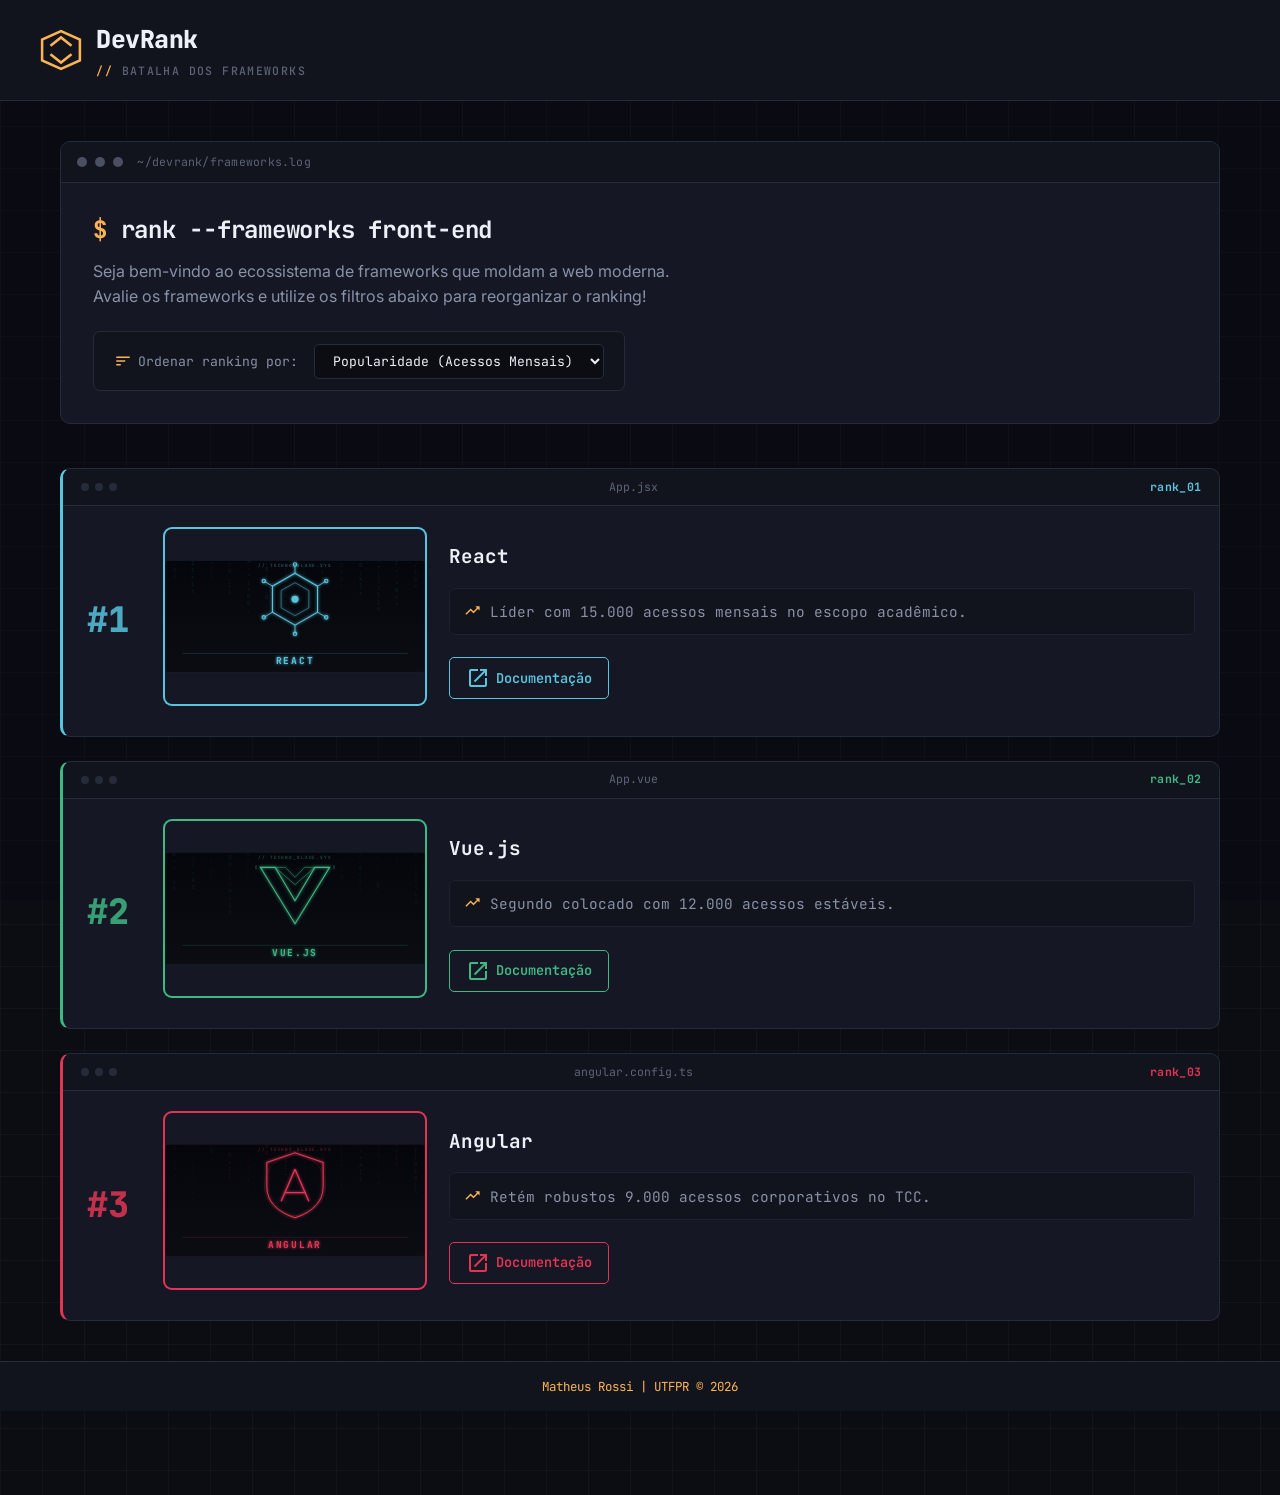
==== index.html @ 461a8949 "Rename index.html.html to index.html" ====
<!DOCTYPE html>
<html lang="pt-BR">
<head>
    <meta charset="UTF-8">
    <meta name="viewport" content="width=device-width, initial-scale=1.0">
    <title>DevRank - Batalha dos Frameworks Front-End</title>
    <link href="https://fonts.googleapis.com/icon?family=Material+Icons" rel="stylesheet">
    <link rel="preconnect" href="https://fonts.googleapis.com">
    <link rel="preconnect" href="https://fonts.gstatic.com" crossorigin>
    <link href="https://fonts.googleapis.com/css2?family=JetBrains+Mono:wght@400;500;700;800&family=Inter:wght@400;500;600;700&display=swap" rel="stylesheet">
    <style>
        :root {
            /* -- base tokens: tema "editor de código" -- */
            --bg: #0b0d13;
            --bg-grid-line: rgba(255,255,255,0.028);
            --panel: #151824;
            --panel-alt: #12141d;
            --hairline: #262b3a;
            --hairline-soft: #1d2130;
            --text-primary: #edf0f6;
            --text-secondary: #8991a8;
            --text-muted: #5c6377;
            --ui-accent: #ffb454;
            --ui-accent-dim: rgba(255, 180, 84, 0.14);

            /* -- cores de marca: uma por framework, usadas nos próprios cards -- */
            --angular: #e23554;
            --react: #58c4dd;
            --vue: #3fb883;

            --font-mono: 'JetBrains Mono', 'Consolas', monospace;
            --font-sans: 'Inter', 'Segoe UI', Tahoma, sans-serif;
        }

        * { box-sizing: border-box; margin: 0; padding: 0; }

        body {
            background-color: var(--bg);
            background-image:
                linear-gradient(var(--bg-grid-line) 1px, transparent 1px),
                linear-gradient(90deg, var(--bg-grid-line) 1px, transparent 1px);
            background-size: 42px 42px;
            color: var(--text-primary);
            font-family: var(--font-sans);
            line-height: 1.6;
            padding-bottom: 84px;
        }

        /* ================= HEADER ================= */
        .site-header {
            background-color: var(--panel-alt);
            border-bottom: 1px solid var(--hairline);
            padding: 1.25rem 1.5rem;
            position: sticky;
            top: 0;
            z-index: 100;
        }

        .header-container {
            max-width: 1200px;
            margin: 0 auto;
            display: flex;
            align-items: center;
            gap: 0.9rem;
        }

        .site-logo { transition: transform 0.3s ease; flex-shrink: 0; }
        .site-logo:hover { transform: rotate(15deg); }

        .site-title {
            font-family: var(--font-mono);
            font-size: 1.55rem;
            font-weight: 800;
            letter-spacing: -0.02em;
        }
        .site-title .subtitle {
            display: block;
            color: var(--text-muted);
            font-size: 0.72rem;
            font-weight: 500;
            letter-spacing: 0.12em;
            text-transform: uppercase;
            margin-top: 0.15rem;
        }
        .site-title .subtitle::before { content: "// "; color: var(--ui-accent); }

        /* ================= LAYOUT ================= */
        .main-content { max-width: 1200px; margin: 2.5rem auto; padding: 0 1.25rem; }

        .intro-section {
            background: var(--panel);
            padding: 0;
            border-radius: 10px;
            margin-bottom: 2.75rem;
            border: 1px solid var(--hairline);
            overflow: hidden;
        }

        .console-bar {
            display: flex;
            align-items: center;
            gap: 0.5rem;
            padding: 0.65rem 1rem;
            background: var(--panel-alt);
            border-bottom: 1px solid var(--hairline);
        }
        .console-dot { width: 10px; height: 10px; border-radius: 50%; background: var(--hairline); }
        .console-dot.d1 { background: #4a4f61; }
        .console-dot.d2 { background: #4a4f61; }
        .console-dot.d3 { background: #4a4f61; }
        .console-path {
            font-family: var(--font-mono);
            font-size: 0.72rem;
            color: var(--text-muted);
            margin-left: 0.4rem;
            letter-spacing: 0.02em;
        }

        .intro-body { padding: 1.75rem 2rem 2rem; }
        .intro-body h2 {
            font-family: var(--font-mono);
            font-size: 1.5rem;
            font-weight: 700;
            letter-spacing: -0.01em;
            margin-bottom: 0.6rem;
        }
        .intro-body h2::before { content: "$ "; color: var(--ui-accent); }
        .intro-body > p { color: var(--text-secondary); max-width: 62ch; }

        .controls-container {
            display: inline-flex;
            align-items: center;
            gap: 1rem;
            background-color: var(--panel-alt);
            border: 1px solid var(--hairline);
            padding: 0.7rem 1.25rem;
            border-radius: 7px;
            margin-top: 1.35rem;
        }
        .controls-container label {
            font-family: var(--font-mono);
            font-size: 0.82rem;
            color: var(--text-secondary);
            display: inline-flex;
            align-items: center;
            gap: 0.4rem;
        }
        .controls-container .material-icons { font-size: 1.1rem; color: var(--ui-accent); }

        .sort-dropdown {
            background-color: var(--bg);
            color: var(--text-primary);
            font-family: var(--font-mono);
            font-size: 0.82rem;
            border: 1px solid var(--hairline);
            padding: 0.45rem 0.85rem;
            border-radius: 5px;
            cursor: pointer;
        }
        .sort-dropdown:focus-visible,
        .item-link:focus-visible {
            outline: 2px solid var(--ui-accent);
            outline-offset: 2px;
        }

        .explanation {
            display: none;
            align-items: center;
            gap: 0.55rem;
            color: var(--text-secondary);
            background-color: var(--panel-alt);
            border: 1px solid var(--hairline-soft);
            padding: 0.7rem 0.9rem;
            border-radius: 6px;
            margin: 1rem 0;
            font-size: 0.9rem;
            font-family: var(--font-mono);
        }
        .explanation .material-icons { font-size: 1.05rem; color: var(--ui-accent); }
        body[data-sort="views"] .exp-views { display: flex; }
        body[data-sort="date"] .exp-date { display: flex; }
        body[data-sort="alpha"] .exp-alpha { display: flex; }

        /* ================= RANKING ================= */
        .ranking-container { counter-reset: ranking-counter; display: flex; flex-direction: column; gap: 1.5rem; }

        .ranking-item {
            counter-increment: ranking-counter;
            background-color: var(--panel);
            border-radius: 10px;
            border: 1px solid var(--hairline);
            border-left: 3px solid var(--card-accent, var(--hairline));
            overflow: hidden;
            transition: border-color 0.2s ease, transform 0.2s ease;
        }
        .ranking-item:hover { transform: translateY(-2px); }

        /* mini barra de "janela de editor", ecoando o estilo das imagens */
        .item-topbar {
            grid-column: 1 / -1;
            display: flex;
            align-items: center;
            justify-content: space-between;
            padding: 0.55rem 1.1rem;
            background: var(--panel-alt);
            border-bottom: 1px solid var(--hairline);
        }
        .item-topbar .dots { display: flex; gap: 0.4rem; }
        .item-topbar .dots span { width: 8px; height: 8px; border-radius: 50%; background: var(--hairline); }
        .item-topbar .filename {
            font-family: var(--font-mono);
            font-size: 0.72rem;
            color: var(--text-muted);
        }
        .item-topbar .rank-tag {
            font-family: var(--font-mono);
            font-size: 0.72rem;
            font-weight: 700;
            color: var(--card-accent, var(--text-muted));
            letter-spacing: 0.03em;
        }
        .item-topbar .rank-tag::before { content: "rank_" counter(ranking-counter, decimal-leading-zero); }

        .ranking-item-grid {
            padding: 1.4rem 1.5rem 1.5rem;
            display: grid;
            grid-template-columns: auto 260px 1fr;
            gap: 1.5rem;
            align-items: center;
        }

        .rank-badge { width: 54px; flex-shrink: 0; }
        .rank-badge::before {
            content: "#" counter(ranking-counter);
            font-family: var(--font-mono);
            font-size: 2.2rem;
            font-weight: 800;
            color: var(--card-accent, #333a4d);
            opacity: 0.85;
            display: block;
        }

        /* cores por framework — persistem independente da ordenação */
        .ranking-item[data-title="Angular"] { --card-accent: var(--angular); }
        .ranking-item[data-title="React"]   { --card-accent: var(--react); }
        .ranking-item[data-title="VueJS"]   { --card-accent: var(--vue); }

        .ranking-item[data-title="Angular"] .item-media img,
        .ranking-item[data-title="Angular"] .item-media svg { box-shadow: 0 0 0 2px var(--angular); }
        .ranking-item[data-title="React"] .item-media img,
        .ranking-item[data-title="React"] .item-media svg   { box-shadow: 0 0 0 2px var(--react); }
        .ranking-item[data-title="VueJS"] .item-media img,
        .ranking-item[data-title="VueJS"] .item-media svg    { box-shadow: 0 0 0 2px var(--vue); }

        .item-media img,
        .item-media svg {
            width: 100%;
            height: 175px;
            border-radius: 7px;
            display: block;
            object-fit: cover;
        }
        .item-media svg:hover { filter: brightness(1.12); }
        .item-media figcaption {
            font-family: var(--font-mono);
            font-size: 0.7rem;
            color: var(--text-muted);
            text-align: center;
            margin-top: 0.5rem;
        }

        .item-info h3 {
            font-family: var(--font-mono);
            font-size: 1.2rem;
            font-weight: 700;
            margin-bottom: 0.5rem;
        }

        .item-link:link {
            color: var(--card-accent, var(--ui-accent));
            text-decoration: none;
            display: inline-flex;
            align-items: center;
            gap: 0.4rem;
            font-family: var(--font-mono);
            font-size: 0.85rem;
            font-weight: 600;
            border: 1px solid var(--card-accent, var(--ui-accent));
            padding: 0.5rem 1rem;
            border-radius: 5px;
            transition: all 0.2s;
            margin-top: 0.4rem;
        }
        .item-link:visited { color: var(--card-accent, var(--ui-accent)); }
        .item-link:hover { color: var(--bg); background-color: var(--card-accent, var(--ui-accent)); }
        .item-link:active { transform: scale(0.98); }

        /* ================= FOOTER ================= */
        .site-footer {
            background-color: var(--panel-alt);
            border-top: 1px solid var(--hairline);
            padding: 0.9rem;
            text-align: center;
            position: fixed;
            bottom: 0;
            width: 100%;
            font-family: var(--font-mono);
            font-size: 0.78rem;
            color: var(--text-muted);
        }
        .site-footer .prompt { color: var(--ui-accent); }

        @media (max-width: 850px) {
            .ranking-item-grid { grid-template-columns: auto 1fr; }
            .item-media { grid-column: 1 / -1; max-width: 400px; margin: 0 auto; }
            .item-info { grid-column: 1 / -1; }
        }

        @media (prefers-reduced-motion: reduce) {
            .ranking-item, .site-logo { transition: none; }
        }

        /* ================= CHUVA DE CARACTERES (fundo) ================= */
        #matrix-rain {
            position: fixed;
            inset: 0;
            width: 100vw;
            height: 100vh;
            z-index: 0;
            pointer-events: none;
        }

        .site-header, .main-content, .site-footer {
            position: relative;
            z-index: 1;
        }
    </style>
</head>
<body data-sort="views">

    <canvas id="matrix-rain" aria-hidden="true"></canvas>

    <header class="site-header">
        <div class="header-container">
            <svg class="site-logo" width="42" height="42" viewBox="0 0 100 100" xmlns="http://www.w3.org/2000/svg">
                <polygon points="50,5 95,25 95,75 50,95 5,75 5,25" fill="none" stroke="#ffb454" stroke-width="6"/>
                <polyline points="25,40 50,20 75,40" fill="none" stroke="#ffb454" stroke-width="6"/>
                <polyline points="25,60 50,80 75,60" fill="none" stroke="#ffb454" stroke-width="6"/>
            </svg>
            <h1 class="site-title">DevRank<span class="subtitle">Batalha dos Frameworks</span></h1>
        </div>
    </header>

    <main class="main-content">
        <section class="intro-section">
            <div class="console-bar">
                <span class="console-dot d1"></span>
                <span class="console-dot d2"></span>
                <span class="console-dot d3"></span>
                <span class="console-path">~/devrank/frameworks.log</span>
            </div>
            <div class="intro-body">
                <h2>rank --frameworks front-end</h2>
                <p>Seja bem-vindo ao ecossistema de frameworks que moldam a web moderna. Avalie os frameworks e utilize os filtros abaixo para reorganizar o ranking!</p>

                <div class="controls-container">
                    <label for="sort-criteria"><span class="material-icons">sort</span> Ordenar ranking por:</label>
                    <select id="sort-criteria" class="sort-dropdown">
                        <option value="views" selected>Popularidade (Acessos Mensais)</option>
                        <option value="date">Data de Lançamento</option>
                        <option value="alpha">Ordem Alfabética (A-Z)</option>
                    </select>
                </div>
            </div>
        </section>

        <section id="ranking-list" class="ranking-container">

            <!-- Item 1: Angular -->
            <article class="ranking-item" data-title="Angular" data-views="9000" data-date="2016-09-14">
                <div class="item-topbar">
                    <div class="dots"><span></span><span></span><span></span></div>
                    <span class="filename">angular.config.ts</span>
                    <span class="rank-tag"></span>
                </div>
                <div class="ranking-item-grid">
                    <span class="rank-badge"></span>
                    <figure class="item-media">
                        <picture>
<svg viewBox="0 0 600 260" xmlns="http://www.w3.org/2000/svg" role="img" aria-label="Emblema cyberpunk do Angular estilo Matrix">
  <defs>
    <linearGradient id="bg-e23554" x1="0" y1="0" x2="0" y2="1">
      <stop offset="0%" stop-color="#05070c"/>
      <stop offset="100%" stop-color="#0b0d13"/>
    </linearGradient>
    <filter id="glow-e23554" x="-60%" y="-60%" width="220%" height="220%">
      <feGaussianBlur stdDeviation="4" result="blur"/>
      <feMerge>
        <feMergeNode in="blur"/>
        <feMergeNode in="SourceGraphic"/>
      </feMerge>
    </filter>
    <clipPath id="clip-e23554"><rect x="0" y="0" width="600" height="260" rx="10"/></clipPath>
  </defs>
  <g clip-path="url(#clip-e23554)">
    <rect x="0" y="0" width="600" height="260" fill="url(#bg-e23554)"/>
    <rect x="0" y="0" width="600" height="260" fill="none" stroke="#e23554" stroke-opacity="0.25" stroke-width="1"/>
    <g opacity="0.9"><text x="21" y="-9" class="rain" fill="#e23554" opacity="0.12" font-size="13" font-family="JetBrains Mono, monospace" text-anchor="middle"><tspan x="21" dy="16">0</tspan><tspan x="21" dy="16">:</tspan><tspan x="21" dy="16"><</tspan><tspan x="21" dy="16">1</tspan><tspan x="21" dy="16">*</tspan><tspan x="21" dy="16">:</tspan><animateTransform attributeName="transform" type="translate" from="0 0" to="0 26" dur="5.9s" repeatCount="indefinite"/></text>
<text x="64" y="-1" class="rain" fill="#e23554" opacity="0.08" font-size="13" font-family="JetBrains Mono, monospace" text-anchor="middle"><tspan x="64" dy="16">\</tspan><tspan x="64" dy="16">.</tspan><tspan x="64" dy="16">0</tspan><tspan x="64" dy="16">1</tspan><tspan x="64" dy="16">1</tspan><tspan x="64" dy="16">></tspan><tspan x="64" dy="16">#</tspan><tspan x="64" dy="16"><</tspan><tspan x="64" dy="16">></tspan><animateTransform attributeName="transform" type="translate" from="0 0" to="0 26" dur="4.8s" repeatCount="indefinite"/></text>
<text x="107" y="-32" class="rain" fill="#e23554" opacity="0.12" font-size="13" font-family="JetBrains Mono, monospace" text-anchor="middle"><tspan x="107" dy="16">0</tspan><tspan x="107" dy="16">/</tspan><tspan x="107" dy="16">$</tspan><tspan x="107" dy="16">.</tspan><animateTransform attributeName="transform" type="translate" from="0 0" to="0 26" dur="7.4s" repeatCount="indefinite"/></text>
<text x="149" y="9" class="rain" fill="#e23554" opacity="0.2" font-size="13" font-family="JetBrains Mono, monospace" text-anchor="middle"><tspan x="149" dy="16">0</tspan><tspan x="149" dy="16">+</tspan><tspan x="149" dy="16">1</tspan><tspan x="149" dy="16">[</tspan><animateTransform attributeName="transform" type="translate" from="0 0" to="0 26" dur="6.1s" repeatCount="indefinite"/></text>
<text x="192" y="-2" class="rain" fill="#e23554" opacity="0.11" font-size="13" font-family="JetBrains Mono, monospace" text-anchor="middle"><tspan x="192" dy="16">.</tspan><tspan x="192" dy="16">1</tspan><tspan x="192" dy="16">%</tspan><tspan x="192" dy="16">}</tspan><tspan x="192" dy="16">$</tspan><tspan x="192" dy="16">;</tspan><animateTransform attributeName="transform" type="translate" from="0 0" to="0 26" dur="3.8s" repeatCount="indefinite"/></text>
<text x="235" y="-33" class="rain" fill="#e23554" opacity="0.21" font-size="13" font-family="JetBrains Mono, monospace" text-anchor="middle"><tspan x="235" dy="16">;</tspan><tspan x="235" dy="16">0</tspan><tspan x="235" dy="16">0</tspan><animateTransform attributeName="transform" type="translate" from="0 0" to="0 26" dur="3.5s" repeatCount="indefinite"/></text>
<text x="278" y="3" class="rain" fill="#e23554" opacity="0.17" font-size="13" font-family="JetBrains Mono, monospace" text-anchor="middle"><tspan x="278" dy="16">1</tspan><tspan x="278" dy="16">$</tspan><tspan x="278" dy="16">1</tspan><tspan x="278" dy="16">+</tspan><tspan x="278" dy="16">,</tspan><tspan x="278" dy="16">;</tspan><tspan x="278" dy="16">,</tspan><tspan x="278" dy="16">0</tspan><animateTransform attributeName="transform" type="translate" from="0 0" to="0 26" dur="5.0s" repeatCount="indefinite"/></text>
<text x="321" y="-8" class="rain" fill="#e23554" opacity="0.1" font-size="13" font-family="JetBrains Mono, monospace" text-anchor="middle"><tspan x="321" dy="16">#</tspan><tspan x="321" dy="16">1</tspan><tspan x="321" dy="16">[</tspan><tspan x="321" dy="16">0</tspan><tspan x="321" dy="16">1</tspan><tspan x="321" dy="16">0</tspan><tspan x="321" dy="16">}</tspan><tspan x="321" dy="16">1</tspan><animateTransform attributeName="transform" type="translate" from="0 0" to="0 26" dur="4.3s" repeatCount="indefinite"/></text>
<text x="364" y="-1" class="rain" fill="#e23554" opacity="0.15" font-size="13" font-family="JetBrains Mono, monospace" text-anchor="middle"><tspan x="364" dy="16">]</tspan><tspan x="364" dy="16">%</tspan><tspan x="364" dy="16">}</tspan><tspan x="364" dy="16">.</tspan><tspan x="364" dy="16">=</tspan><tspan x="364" dy="16">1</tspan><tspan x="364" dy="16">[</tspan><tspan x="364" dy="16">;</tspan><animateTransform attributeName="transform" type="translate" from="0 0" to="0 26" dur="5.0s" repeatCount="indefinite"/></text>
<text x="407" y="-21" class="rain" fill="#e23554" opacity="0.13" font-size="13" font-family="JetBrains Mono, monospace" text-anchor="middle"><tspan x="407" dy="16">,</tspan><tspan x="407" dy="16">1</tspan><tspan x="407" dy="16">[</tspan><tspan x="407" dy="16">*</tspan><tspan x="407" dy="16">.</tspan><tspan x="407" dy="16">+</tspan><tspan x="407" dy="16">{</tspan><animateTransform attributeName="transform" type="translate" from="0 0" to="0 26" dur="3.6s" repeatCount="indefinite"/></text>
<text x="450" y="-3" class="rain" fill="#e23554" opacity="0.19" font-size="13" font-family="JetBrains Mono, monospace" text-anchor="middle"><tspan x="450" dy="16">></tspan><tspan x="450" dy="16">*</tspan><tspan x="450" dy="16">#</tspan><tspan x="450" dy="16">[</tspan><tspan x="450" dy="16">1</tspan><animateTransform attributeName="transform" type="translate" from="0 0" to="0 26" dur="4.6s" repeatCount="indefinite"/></text>
<text x="492" y="-7" class="rain" fill="#e23554" opacity="0.13" font-size="13" font-family="JetBrains Mono, monospace" text-anchor="middle"><tspan x="492" dy="16">]</tspan><tspan x="492" dy="16">%</tspan><tspan x="492" dy="16">*</tspan><tspan x="492" dy="16">:</tspan><tspan x="492" dy="16">*</tspan><tspan x="492" dy="16">0</tspan><animateTransform attributeName="transform" type="translate" from="0 0" to="0 26" dur="6.2s" repeatCount="indefinite"/></text>
<text x="535" y="-21" class="rain" fill="#e23554" opacity="0.19" font-size="13" font-family="JetBrains Mono, monospace" text-anchor="middle"><tspan x="535" dy="16">+</tspan><tspan x="535" dy="16">}</tspan><tspan x="535" dy="16">1</tspan><tspan x="535" dy="16">1</tspan><animateTransform attributeName="transform" type="translate" from="0 0" to="0 26" dur="3.9s" repeatCount="indefinite"/></text>
<text x="578" y="-3" class="rain" fill="#e23554" opacity="0.2" font-size="13" font-family="JetBrains Mono, monospace" text-anchor="middle"><tspan x="578" dy="16">}</tspan><tspan x="578" dy="16">[</tspan><tspan x="578" dy="16">0</tspan><tspan x="578" dy="16">1</tspan><tspan x="578" dy="16">0</tspan><tspan x="578" dy="16">[</tspan><tspan x="578" dy="16">\</tspan><animateTransform attributeName="transform" type="translate" from="0 0" to="0 26" dur="7.0s" repeatCount="indefinite"/></text></g>
    <rect x="0" y="0" width="600" height="260" fill="url(#bg-e23554)" opacity="0.15"/>
    <g transform="translate(150,-20)">
    <g filter="url(#glow-e23554)" stroke="#e23554" fill="none" stroke-width="2.5">
      <path d="M150 40 L215 62 L215 118 C215 155 185 178 150 190 C115 178 85 155 85 118 L85 62 Z"/>
      <path d="M150 78 L182 152 M150 78 L118 152 M128 132 L172 132" stroke-width="3"/>
    </g>
    <circle cx="150" cy="115" r="70" fill="none" stroke="#e23554" stroke-width="1" opacity="0.35"/>
    </g>
    <line x1="40" y1="215" x2="560" y2="215" stroke="#e23554" stroke-opacity="0.4" stroke-width="1"/>
    <text x="300" y="240" text-anchor="middle" font-family="JetBrains Mono, monospace"
          font-size="22" font-weight="700" fill="#e23554" filter="url(#glow-e23554)"
          letter-spacing="4">ANGULAR</text>
    <text x="300" y="16" text-anchor="middle" font-family="JetBrains Mono, monospace"
          font-size="10" fill="#e23554" opacity="0.55" letter-spacing="2">// TECHNO_BLADE.SYS</text>
  </g>
</svg>
</picture>
                        <figcaption></figcaption>
                    </figure>
                    <div class="item-info">
                        <h3>Angular</h3>
                        <p class="explanation exp-views"><span class="material-icons">trending_up</span> Retém robustos 9.000 acessos corporativos no TCC.</p>
                        <p class="explanation exp-date"><span class="material-icons">calendar_today</span> Remodelado completamente em 14/09/2016.</p>
                        <p class="explanation exp-alpha"><span class="material-icons">sort_by_alpha</span> Conquistou o topo da lista na letra A.</p>
                        <a href="https://angular.dev" target="_blank" rel="noopener" class="item-link"><span class="material-icons">launch</span> Documentação</a>
                    </div>
                </div>
            </article>

            <!-- Item 2: React -->
            <article class="ranking-item" data-title="React" data-views="15000" data-date="2013-05-29">
                <div class="item-topbar">
                    <div class="dots"><span></span><span></span><span></span></div>
                    <span class="filename">App.jsx</span>
                    <span class="rank-tag"></span>
                </div>
                <div class="ranking-item-grid">
                    <span class="rank-badge"></span>
                    <figure class="item-media">
                        <picture>
<svg viewBox="0 0 600 260" xmlns="http://www.w3.org/2000/svg" role="img" aria-label="Emblema cyberpunk do React estilo Matrix">
  <defs>
    <linearGradient id="bg-58c4dd" x1="0" y1="0" x2="0" y2="1">
      <stop offset="0%" stop-color="#05070c"/>
      <stop offset="100%" stop-color="#0b0d13"/>
    </linearGradient>
    <filter id="glow-58c4dd" x="-60%" y="-60%" width="220%" height="220%">
      <feGaussianBlur stdDeviation="4" result="blur"/>
      <feMerge>
        <feMergeNode in="blur"/>
        <feMergeNode in="SourceGraphic"/>
      </feMerge>
    </filter>
    <clipPath id="clip-58c4dd"><rect x="0" y="0" width="600" height="260" rx="10"/></clipPath>
  </defs>
  <g clip-path="url(#clip-58c4dd)">
    <rect x="0" y="0" width="600" height="260" fill="url(#bg-58c4dd)"/>
    <rect x="0" y="0" width="600" height="260" fill="none" stroke="#58c4dd" stroke-opacity="0.25" stroke-width="1"/>
    <g opacity="0.9"><text x="21" y="-28" class="rain" fill="#58c4dd" opacity="0.11" font-size="13" font-family="JetBrains Mono, monospace" text-anchor="middle"><tspan x="21" dy="16">0</tspan><tspan x="21" dy="16">:</tspan><tspan x="21" dy="16">0</tspan><tspan x="21" dy="16">1</tspan><tspan x="21" dy="16">.</tspan><animateTransform attributeName="transform" type="translate" from="0 0" to="0 26" dur="5.3s" repeatCount="indefinite"/></text>
<text x="64" y="-27" class="rain" fill="#58c4dd" opacity="0.16" font-size="13" font-family="JetBrains Mono, monospace" text-anchor="middle"><tspan x="64" dy="16">1</tspan><tspan x="64" dy="16">1</tspan><tspan x="64" dy="16">1</tspan><tspan x="64" dy="16">+</tspan><tspan x="64" dy="16">1</tspan><tspan x="64" dy="16">\</tspan><animateTransform attributeName="transform" type="translate" from="0 0" to="0 26" dur="5.8s" repeatCount="indefinite"/></text>
<text x="107" y="-13" class="rain" fill="#58c4dd" opacity="0.08" font-size="13" font-family="JetBrains Mono, monospace" text-anchor="middle"><tspan x="107" dy="16">*</tspan><tspan x="107" dy="16">[</tspan><tspan x="107" dy="16">1</tspan><animateTransform attributeName="transform" type="translate" from="0 0" to="0 26" dur="4.4s" repeatCount="indefinite"/></text>
<text x="149" y="-23" class="rain" fill="#58c4dd" opacity="0.13" font-size="13" font-family="JetBrains Mono, monospace" text-anchor="middle"><tspan x="149" dy="16">}</tspan><tspan x="149" dy="16">></tspan><tspan x="149" dy="16">0</tspan><tspan x="149" dy="16">,</tspan><tspan x="149" dy="16">1</tspan><tspan x="149" dy="16">1</tspan><animateTransform attributeName="transform" type="translate" from="0 0" to="0 26" dur="6.0s" repeatCount="indefinite"/></text>
<text x="192" y="-13" class="rain" fill="#58c4dd" opacity="0.16" font-size="13" font-family="JetBrains Mono, monospace" text-anchor="middle"><tspan x="192" dy="16">%</tspan><tspan x="192" dy="16">-</tspan><tspan x="192" dy="16">=</tspan><tspan x="192" dy="16">;</tspan><tspan x="192" dy="16">\</tspan><tspan x="192" dy="16">0</tspan><tspan x="192" dy="16">0</tspan><tspan x="192" dy="16">.</tspan><animateTransform attributeName="transform" type="translate" from="0 0" to="0 26" dur="7.2s" repeatCount="indefinite"/></text>
<text x="235" y="-15" class="rain" fill="#58c4dd" opacity="0.17" font-size="13" font-family="JetBrains Mono, monospace" text-anchor="middle"><tspan x="235" dy="16">,</tspan><tspan x="235" dy="16">0</tspan><tspan x="235" dy="16">+</tspan><tspan x="235" dy="16">$</tspan><tspan x="235" dy="16">,</tspan><tspan x="235" dy="16">0</tspan><tspan x="235" dy="16">,</tspan><tspan x="235" dy="16">;</tspan><tspan x="235" dy="16">#</tspan><animateTransform attributeName="transform" type="translate" from="0 0" to="0 26" dur="4.0s" repeatCount="indefinite"/></text>
<text x="278" y="-1" class="rain" fill="#58c4dd" opacity="0.13" font-size="13" font-family="JetBrains Mono, monospace" text-anchor="middle"><tspan x="278" dy="16">,</tspan><tspan x="278" dy="16">]</tspan><tspan x="278" dy="16">0</tspan><tspan x="278" dy="16">[</tspan><tspan x="278" dy="16">1</tspan><tspan x="278" dy="16">1</tspan><animateTransform attributeName="transform" type="translate" from="0 0" to="0 26" dur="5.9s" repeatCount="indefinite"/></text>
<text x="321" y="-24" class="rain" fill="#58c4dd" opacity="0.11" font-size="13" font-family="JetBrains Mono, monospace" text-anchor="middle"><tspan x="321" dy="16">\</tspan><tspan x="321" dy="16">1</tspan><tspan x="321" dy="16">0</tspan><tspan x="321" dy="16"><</tspan><tspan x="321" dy="16">]</tspan><animateTransform attributeName="transform" type="translate" from="0 0" to="0 26" dur="4.5s" repeatCount="indefinite"/></text>
<text x="364" y="-7" class="rain" fill="#58c4dd" opacity="0.18" font-size="13" font-family="JetBrains Mono, monospace" text-anchor="middle"><tspan x="364" dy="16">=</tspan><tspan x="364" dy="16">;</tspan><tspan x="364" dy="16">></tspan><animateTransform attributeName="transform" type="translate" from="0 0" to="0 26" dur="7.5s" repeatCount="indefinite"/></text>
<text x="407" y="-21" class="rain" fill="#58c4dd" opacity="0.1" font-size="13" font-family="JetBrains Mono, monospace" text-anchor="middle"><tspan x="407" dy="16">1</tspan><tspan x="407" dy="16">0</tspan><tspan x="407" dy="16">0</tspan><tspan x="407" dy="16">0</tspan><tspan x="407" dy="16"><</tspan><animateTransform attributeName="transform" type="translate" from="0 0" to="0 26" dur="6.1s" repeatCount="indefinite"/></text>
<text x="450" y="-37" class="rain" fill="#58c4dd" opacity="0.17" font-size="13" font-family="JetBrains Mono, monospace" text-anchor="middle"><tspan x="450" dy="16">-</tspan><tspan x="450" dy="16">{</tspan><tspan x="450" dy="16">0</tspan><tspan x="450" dy="16">;</tspan><tspan x="450" dy="16">%</tspan><tspan x="450" dy="16">]</tspan><tspan x="450" dy="16">+</tspan><animateTransform attributeName="transform" type="translate" from="0 0" to="0 26" dur="6.3s" repeatCount="indefinite"/></text>
<text x="492" y="-34" class="rain" fill="#58c4dd" opacity="0.15" font-size="13" font-family="JetBrains Mono, monospace" text-anchor="middle"><tspan x="492" dy="16">0</tspan><tspan x="492" dy="16">\</tspan><tspan x="492" dy="16">></tspan><tspan x="492" dy="16">[</tspan><tspan x="492" dy="16">]</tspan><tspan x="492" dy="16">1</tspan><tspan x="492" dy="16">}</tspan><tspan x="492" dy="16">1</tspan><tspan x="492" dy="16">0</tspan><animateTransform attributeName="transform" type="translate" from="0 0" to="0 26" dur="5.2s" repeatCount="indefinite"/></text>
<text x="535" y="-30" class="rain" fill="#58c4dd" opacity="0.17" font-size="13" font-family="JetBrains Mono, monospace" text-anchor="middle"><tspan x="535" dy="16">/</tspan><tspan x="535" dy="16">}</tspan><tspan x="535" dy="16">,</tspan><tspan x="535" dy="16">.</tspan><tspan x="535" dy="16">></tspan><tspan x="535" dy="16">%</tspan><tspan x="535" dy="16">*</tspan><tspan x="535" dy="16">=</tspan><animateTransform attributeName="transform" type="translate" from="0 0" to="0 26" dur="4.9s" repeatCount="indefinite"/></text>
<text x="578" y="-38" class="rain" fill="#58c4dd" opacity="0.13" font-size="13" font-family="JetBrains Mono, monospace" text-anchor="middle"><tspan x="578" dy="16">*</tspan><tspan x="578" dy="16">$</tspan><tspan x="578" dy="16">/</tspan><tspan x="578" dy="16">1</tspan><tspan x="578" dy="16">0</tspan><tspan x="578" dy="16">*</tspan><animateTransform attributeName="transform" type="translate" from="0 0" to="0 26" dur="5.4s" repeatCount="indefinite"/></text></g>
    <rect x="0" y="0" width="600" height="260" fill="url(#bg-58c4dd)" opacity="0.15"/>
    <g transform="translate(150,-20)">
    <g filter="url(#glow-58c4dd)" stroke="#58c4dd" fill="none" stroke-width="2.5">
      <polygon points="150,50 202,80 202,140 150,170 98,140 98,80"/>
      <polygon points="150,72 182,90 182,130 150,148 118,130 118,90" stroke-width="1.5" opacity="0.7"/>
      <circle cx="150" cy="110" r="8" fill="#58c4dd" stroke="none"/>
      <path d="M150 50 L150 30 M202 80 L222 68 M202 140 L222 152 M150 170 L150 190 M98 140 L78 152 M98 80 L78 68"
            stroke-width="2"/>
      <circle cx="150" cy="30" r="4"/><circle cx="222" cy="68" r="4"/>
      <circle cx="222" cy="152" r="4"/><circle cx="150" cy="190" r="4"/>
      <circle cx="78" cy="152" r="4"/><circle cx="78" cy="68" r="4"/>
    </g>
    </g>
    <line x1="40" y1="215" x2="560" y2="215" stroke="#58c4dd" stroke-opacity="0.4" stroke-width="1"/>
    <text x="300" y="240" text-anchor="middle" font-family="JetBrains Mono, monospace"
          font-size="22" font-weight="700" fill="#58c4dd" filter="url(#glow-58c4dd)"
          letter-spacing="4">REACT</text>
    <text x="300" y="16" text-anchor="middle" font-family="JetBrains Mono, monospace"
          font-size="10" fill="#58c4dd" opacity="0.55" letter-spacing="2">// TECHNO_BLADE.SYS</text>
  </g>
</svg>
</picture>
                        <figcaption></figcaption>
                    </figure>
                    <div class="item-info">
                        <h3>React</h3>
                        <p class="explanation exp-views"><span class="material-icons">trending_up</span> Líder com 15.000 acessos mensais no escopo acadêmico.</p>
                        <p class="explanation exp-date"><span class="material-icons">calendar_today</span> Lançado na data histórica de 29/05/2013.</p>
                        <p class="explanation exp-alpha"><span class="material-icons">sort_by_alpha</span> Filtrado sob a letra R em nossa escala.</p>
                        <a href="https://react.dev" target="_blank" rel="noopener" class="item-link"><span class="material-icons">launch</span> Documentação</a>
                    </div>
                </div>
            </article>

            <!-- Item 3: Vue.js -->
            <article class="ranking-item" data-title="VueJS" data-views="12000" data-date="2014-02-03">
                <div class="item-topbar">
                    <div class="dots"><span></span><span></span><span></span></div>
                    <span class="filename">App.vue</span>
                    <span class="rank-tag"></span>
                </div>
                <div class="ranking-item-grid">
                    <span class="rank-badge"></span>
                    <figure class="item-media">
                        <picture>
<svg viewBox="0 0 600 260" xmlns="http://www.w3.org/2000/svg" role="img" aria-label="Emblema cyberpunk do Vue estilo Matrix">
  <defs>
    <linearGradient id="bg-3fb883" x1="0" y1="0" x2="0" y2="1">
      <stop offset="0%" stop-color="#05070c"/>
      <stop offset="100%" stop-color="#0b0d13"/>
    </linearGradient>
    <filter id="glow-3fb883" x="-60%" y="-60%" width="220%" height="220%">
      <feGaussianBlur stdDeviation="4" result="blur"/>
      <feMerge>
        <feMergeNode in="blur"/>
        <feMergeNode in="SourceGraphic"/>
      </feMerge>
    </filter>
    <clipPath id="clip-3fb883"><rect x="0" y="0" width="600" height="260" rx="10"/></clipPath>
  </defs>
  <g clip-path="url(#clip-3fb883)">
    <rect x="0" y="0" width="600" height="260" fill="url(#bg-3fb883)"/>
    <rect x="0" y="0" width="600" height="260" fill="none" stroke="#3fb883" stroke-opacity="0.25" stroke-width="1"/>
    <g opacity="0.9"><text x="21" y="-31" class="rain" fill="#3fb883" opacity="0.19" font-size="13" font-family="JetBrains Mono, monospace" text-anchor="middle"><tspan x="21" dy="16">.</tspan><tspan x="21" dy="16">0</tspan><tspan x="21" dy="16">></tspan><tspan x="21" dy="16">=</tspan><tspan x="21" dy="16">,</tspan><tspan x="21" dy="16">1</tspan><tspan x="21" dy="16">0</tspan><animateTransform attributeName="transform" type="translate" from="0 0" to="0 26" dur="4.3s" repeatCount="indefinite"/></text>
<text x="64" y="-2" class="rain" fill="#3fb883" opacity="0.2" font-size="13" font-family="JetBrains Mono, monospace" text-anchor="middle"><tspan x="64" dy="16">]</tspan><tspan x="64" dy="16">{</tspan><tspan x="64" dy="16"><</tspan><tspan x="64" dy="16">0</tspan><tspan x="64" dy="16">0</tspan><animateTransform attributeName="transform" type="translate" from="0 0" to="0 26" dur="4.3s" repeatCount="indefinite"/></text>
<text x="107" y="-24" class="rain" fill="#3fb883" opacity="0.09" font-size="13" font-family="JetBrains Mono, monospace" text-anchor="middle"><tspan x="107" dy="16">></tspan><tspan x="107" dy="16">1</tspan><tspan x="107" dy="16">0</tspan><tspan x="107" dy="16">0</tspan><tspan x="107" dy="16">[</tspan><animateTransform attributeName="transform" type="translate" from="0 0" to="0 26" dur="7.4s" repeatCount="indefinite"/></text>
<text x="149" y="-8" class="rain" fill="#3fb883" opacity="0.2" font-size="13" font-family="JetBrains Mono, monospace" text-anchor="middle"><tspan x="149" dy="16">0</tspan><tspan x="149" dy="16">0</tspan><tspan x="149" dy="16">.</tspan><tspan x="149" dy="16">}</tspan><tspan x="149" dy="16">></tspan><tspan x="149" dy="16">0</tspan><tspan x="149" dy="16">*</tspan><tspan x="149" dy="16">1</tspan><tspan x="149" dy="16">1</tspan><animateTransform attributeName="transform" type="translate" from="0 0" to="0 26" dur="4.6s" repeatCount="indefinite"/></text>
<text x="192" y="-15" class="rain" fill="#3fb883" opacity="0.13" font-size="13" font-family="JetBrains Mono, monospace" text-anchor="middle"><tspan x="192" dy="16">%</tspan><tspan x="192" dy="16">0</tspan><tspan x="192" dy="16">]</tspan><tspan x="192" dy="16">1</tspan><tspan x="192" dy="16">=</tspan><tspan x="192" dy="16">-</tspan><animateTransform attributeName="transform" type="translate" from="0 0" to="0 26" dur="3.6s" repeatCount="indefinite"/></text>
<text x="235" y="-34" class="rain" fill="#3fb883" opacity="0.1" font-size="13" font-family="JetBrains Mono, monospace" text-anchor="middle"><tspan x="235" dy="16">1</tspan><tspan x="235" dy="16">1</tspan><tspan x="235" dy="16">\</tspan><tspan x="235" dy="16">0</tspan><tspan x="235" dy="16">:</tspan><tspan x="235" dy="16">1</tspan><tspan x="235" dy="16">:</tspan><animateTransform attributeName="transform" type="translate" from="0 0" to="0 26" dur="3.9s" repeatCount="indefinite"/></text>
<text x="278" y="-36" class="rain" fill="#3fb883" opacity="0.17" font-size="13" font-family="JetBrains Mono, monospace" text-anchor="middle"><tspan x="278" dy="16">0</tspan><tspan x="278" dy="16">0</tspan><tspan x="278" dy="16">.</tspan><tspan x="278" dy="16">,</tspan><tspan x="278" dy="16">:</tspan><tspan x="278" dy="16">0</tspan><tspan x="278" dy="16"><</tspan><animateTransform attributeName="transform" type="translate" from="0 0" to="0 26" dur="7.4s" repeatCount="indefinite"/></text>
<text x="321" y="10" class="rain" fill="#3fb883" opacity="0.1" font-size="13" font-family="JetBrains Mono, monospace" text-anchor="middle"><tspan x="321" dy="16">\</tspan><tspan x="321" dy="16">/</tspan><tspan x="321" dy="16">,</tspan><tspan x="321" dy="16">></tspan><tspan x="321" dy="16">$</tspan><tspan x="321" dy="16">\</tspan><tspan x="321" dy="16">1</tspan><tspan x="321" dy="16">1</tspan><tspan x="321" dy="16">}</tspan><animateTransform attributeName="transform" type="translate" from="0 0" to="0 26" dur="3.6s" repeatCount="indefinite"/></text>
<text x="364" y="-23" class="rain" fill="#3fb883" opacity="0.09" font-size="13" font-family="JetBrains Mono, monospace" text-anchor="middle"><tspan x="364" dy="16">:</tspan><tspan x="364" dy="16">></tspan><tspan x="364" dy="16">:</tspan><tspan x="364" dy="16">=</tspan><tspan x="364" dy="16">0</tspan><tspan x="364" dy="16">{</tspan><tspan x="364" dy="16">-</tspan><tspan x="364" dy="16">-</tspan><animateTransform attributeName="transform" type="translate" from="0 0" to="0 26" dur="5.3s" repeatCount="indefinite"/></text>
<text x="407" y="-23" class="rain" fill="#3fb883" opacity="0.12" font-size="13" font-family="JetBrains Mono, monospace" text-anchor="middle"><tspan x="407" dy="16">0</tspan><tspan x="407" dy="16">-</tspan><tspan x="407" dy="16">\</tspan><tspan x="407" dy="16">1</tspan><tspan x="407" dy="16">%</tspan><tspan x="407" dy="16">:</tspan><tspan x="407" dy="16">{</tspan><tspan x="407" dy="16">:</tspan><animateTransform attributeName="transform" type="translate" from="0 0" to="0 26" dur="6.0s" repeatCount="indefinite"/></text>
<text x="450" y="-28" class="rain" fill="#3fb883" opacity="0.2" font-size="13" font-family="JetBrains Mono, monospace" text-anchor="middle"><tspan x="450" dy="16">.</tspan><tspan x="450" dy="16">]</tspan><tspan x="450" dy="16">,</tspan><tspan x="450" dy="16">0</tspan><tspan x="450" dy="16">=</tspan><tspan x="450" dy="16">]</tspan><tspan x="450" dy="16">></tspan><animateTransform attributeName="transform" type="translate" from="0 0" to="0 26" dur="6.5s" repeatCount="indefinite"/></text>
<text x="492" y="-5" class="rain" fill="#3fb883" opacity="0.17" font-size="13" font-family="JetBrains Mono, monospace" text-anchor="middle"><tspan x="492" dy="16"><</tspan><tspan x="492" dy="16">,</tspan><tspan x="492" dy="16">-</tspan><tspan x="492" dy="16">.</tspan><tspan x="492" dy="16">$</tspan><tspan x="492" dy="16">\</tspan><animateTransform attributeName="transform" type="translate" from="0 0" to="0 26" dur="5.9s" repeatCount="indefinite"/></text>
<text x="535" y="-19" class="rain" fill="#3fb883" opacity="0.08" font-size="13" font-family="JetBrains Mono, monospace" text-anchor="middle"><tspan x="535" dy="16">0</tspan><tspan x="535" dy="16">0</tspan><tspan x="535" dy="16">[</tspan><tspan x="535" dy="16">:</tspan><tspan x="535" dy="16">1</tspan><animateTransform attributeName="transform" type="translate" from="0 0" to="0 26" dur="7.4s" repeatCount="indefinite"/></text>
<text x="578" y="-18" class="rain" fill="#3fb883" opacity="0.18" font-size="13" font-family="JetBrains Mono, monospace" text-anchor="middle"><tspan x="578" dy="16">[</tspan><tspan x="578" dy="16">.</tspan><tspan x="578" dy="16">;</tspan><tspan x="578" dy="16">1</tspan><tspan x="578" dy="16">1</tspan><tspan x="578" dy="16">\</tspan><tspan x="578" dy="16">1</tspan><tspan x="578" dy="16">1</tspan><animateTransform attributeName="transform" type="translate" from="0 0" to="0 26" dur="4.2s" repeatCount="indefinite"/></text></g>
    <rect x="0" y="0" width="600" height="260" fill="url(#bg-3fb883)" opacity="0.15"/>
    <g transform="translate(150,-20)">
    <g filter="url(#glow-3fb883)" stroke="#3fb883" fill="none" stroke-width="2.5">
      <path d="M70 55 L150 185 L230 55 L196 55 L150 132 L104 55 Z"/>
      <path d="M104 55 L150 95 L196 55 L172 55 L150 78 L128 55 Z" stroke-width="1.5" opacity="0.7"/>
    </g>
    <path d="M60 50 L60 60 M240 50 L240 60" stroke="#3fb883" stroke-width="2" opacity="0.5"/>
    </g>
    <line x1="40" y1="215" x2="560" y2="215" stroke="#3fb883" stroke-opacity="0.4" stroke-width="1"/>
    <text x="300" y="240" text-anchor="middle" font-family="JetBrains Mono, monospace"
          font-size="22" font-weight="700" fill="#3fb883" filter="url(#glow-3fb883)"
          letter-spacing="4">VUE.JS</text>
    <text x="300" y="16" text-anchor="middle" font-family="JetBrains Mono, monospace"
          font-size="10" fill="#3fb883" opacity="0.55" letter-spacing="2">// TECHNO_BLADE.SYS</text>
  </g>
</svg>
</picture>
                        <figcaption></figcaption>
                    </figure>
                    <div class="item-info">
                        <h3>Vue.js</h3>
                        <p class="explanation exp-views"><span class="material-icons">trending_up</span> Segundo colocado com 12.000 acessos estáveis.</p>
                        <p class="explanation exp-date"><span class="material-icons">calendar_today</span> Criado em 03/02/2014 por Evan You.</p>
                        <p class="explanation exp-alpha"><span class="material-icons">sort_by_alpha</span> Filtrado sob a letra V em nossa escala.</p>
                        <a href="https://vuejs.org" target="_blank" rel="noopener" class="item-link"><span class="material-icons">launch</span> Documentação</a>
                    </div>
                </div>
            </article>

        </section>
    </main>

    <footer class="site-footer">
        <p><span class="prompt"/span><span class="prompt">Matheus Rossi</span> | UTFPR © 2026</p>
    </footer>

    <script>
        // ---- Chuva de caracteres em preto no fundo ----
        (() => {
            const canvas = document.getElementById("matrix-rain");
            const ctx = canvas.getContext("2d");
            const prefersReduced = window.matchMedia("(prefers-reduced-motion: reduce)").matches;

            const fontSize = 15;
            const glyphs = "01{}[]()<>/\\;:.,+-*=!@#$%^&_~ABCDEFGHIJKLMNOPQRSTUVWXYZ";
            let columns = 0;
            let drops = [];

            function setup() {
                canvas.width = window.innerWidth;
                canvas.height = window.innerHeight;
                columns = Math.floor(canvas.width / fontSize);
                drops = new Array(columns).fill(0).map(() => Math.random() * -80);
            }

            function draw() {
                // rastro: desbota suavemente sobre a cor de fundo do site
                ctx.fillStyle = "rgba(11, 13, 19, 0.14)";
                ctx.fillRect(0, 0, canvas.width, canvas.height);

                ctx.font = fontSize + 'px "JetBrains Mono", monospace';
                ctx.lineWidth = 0.7;

                for (let i = 0; i < columns; i++) {
                    const glyph = glyphs[Math.floor(Math.random() * glyphs.length)];
                    const x = i * fontSize;
                    const y = drops[i] * fontSize;

                    // contorno claro e fino só para dar contraste ao preto
                    // sobre o fundo escuro (senão fica invisível)
                    ctx.strokeStyle = "rgba(180, 188, 210, 0.4)";
                    ctx.strokeText(glyph, x, y);

                    ctx.fillStyle = "#000000"; // caractere em preto
                    ctx.fillText(glyph, x, y);

                    if (drops[i] * fontSize > canvas.height && Math.random() > 0.975) {
                        drops[i] = 0;
                    }
                    drops[i]++;
                }
            }

            setup();
            window.addEventListener("resize", setup);

            if (!prefersReduced) {
                setInterval(draw, 55);
            } else {
                // usuários com preferência por menos movimento veem só o fundo estático
                ctx.fillStyle = "#0b0d13";
                ctx.fillRect(0, 0, canvas.width, canvas.height);
            }
        })();

        document.addEventListener("DOMContentLoaded", () => {
            const select = document.getElementById("sort-criteria");
            const container = document.getElementById("ranking-list");

            function sortItems(criterion) {
                const items = Array.from(container.querySelectorAll(".ranking-item"));

                items.sort((a, b) => {
                    if (criterion === "alpha") {
                        return a.getAttribute("data-title").localeCompare(b.getAttribute("data-title"));
                    }
                    if (criterion === "views") {
                        return parseInt(b.getAttribute("data-views")) - parseInt(a.getAttribute("data-views"));
                    }
                    if (criterion === "date") {
                        return new Date(b.getAttribute("data-date")) - new Date(a.getAttribute("data-date"));
                    }
                });

                items.forEach(item => container.appendChild(item));
                document.body.setAttribute("data-sort", criterion);
            }

            select.addEventListener("change", (e) => sortItems(e.target.value));
            sortItems(select.value);
        });
    </script>
</body>
</html>
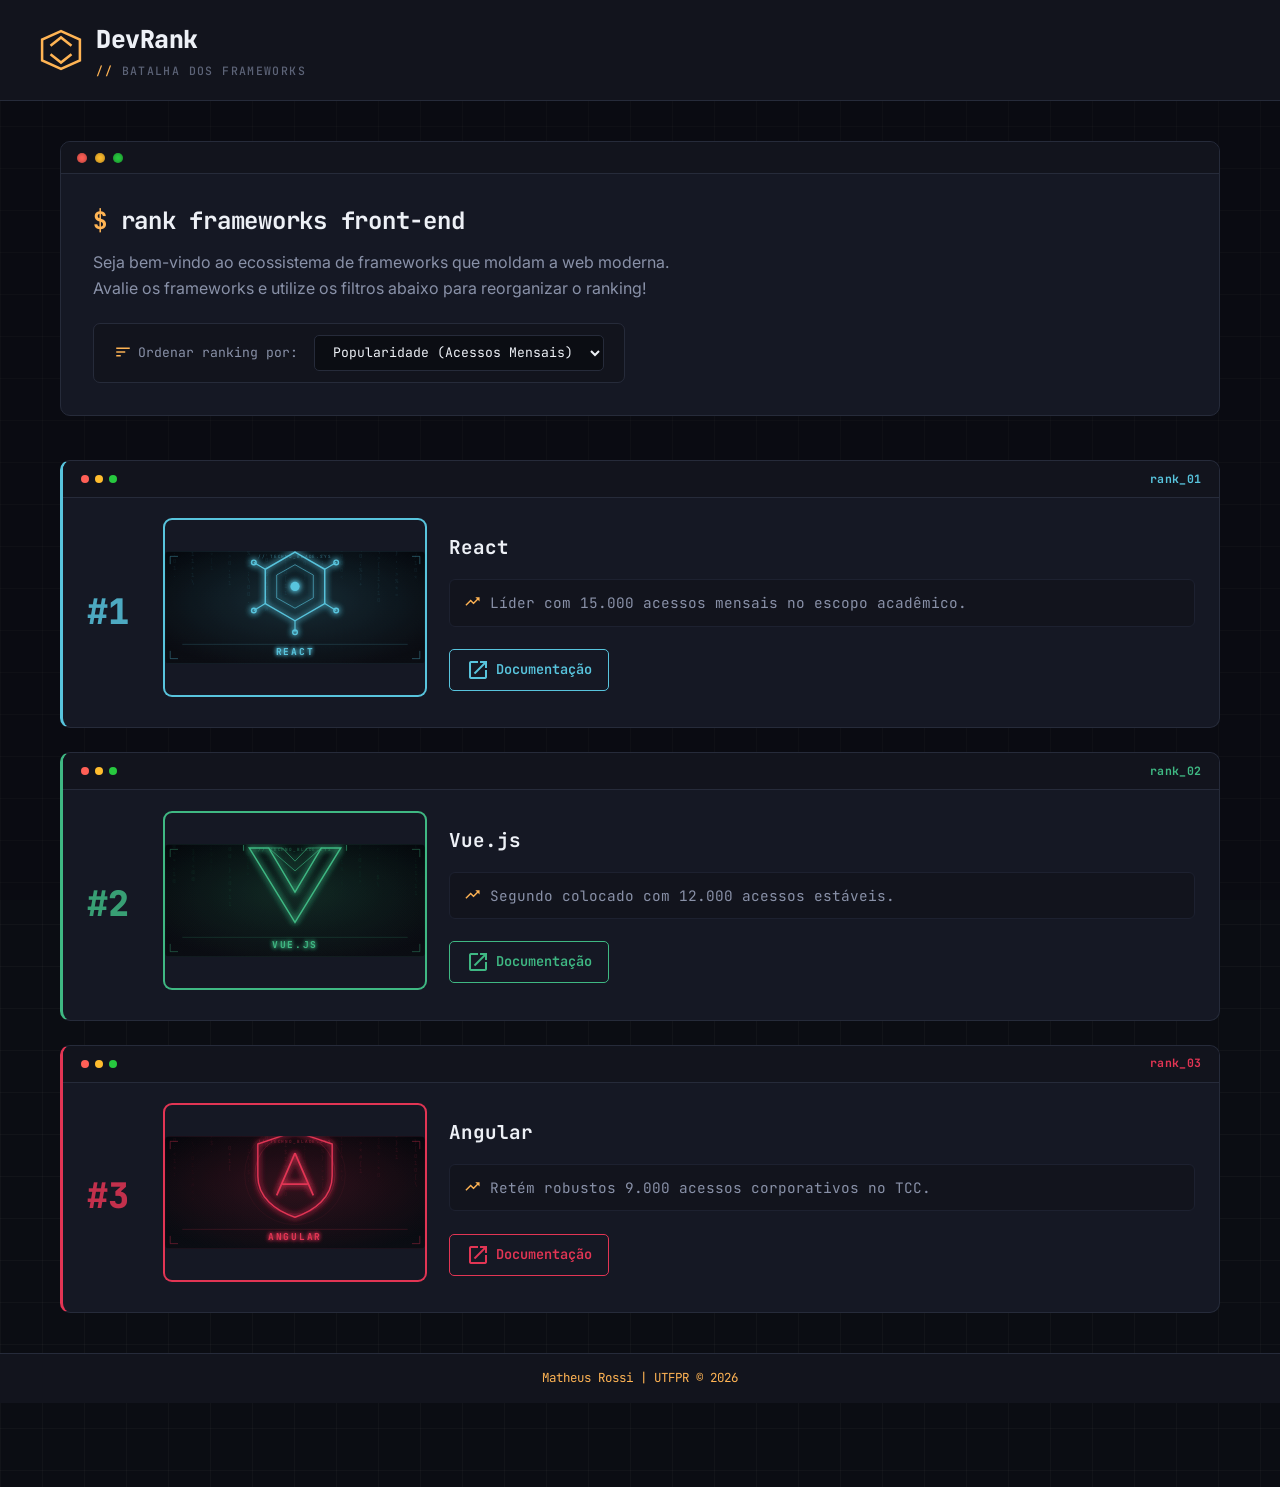
==== commit 4f851504: "Update index.html" ====
--- a/index.html
+++ b/index.html
@@ -4,6 +4,7 @@
     <meta charset="UTF-8">
     <meta name="viewport" content="width=device-width, initial-scale=1.0">
     <title>DevRank - Batalha dos Frameworks Front-End</title>
+    <link rel="icon" type="image/png" href="favicon-16.png">
     <link href="https://fonts.googleapis.com/icon?family=Material+Icons" rel="stylesheet">
     <link rel="preconnect" href="https://fonts.googleapis.com">
     <link rel="preconnect" href="https://fonts.gstatic.com" crossorigin>
@@ -104,10 +105,10 @@
             background: var(--panel-alt);
             border-bottom: 1px solid var(--hairline);
         }
-        .console-dot { width: 10px; height: 10px; border-radius: 50%; background: var(--hairline); }
-        .console-dot.d1 { background: #4a4f61; }
-        .console-dot.d2 { background: #4a4f61; }
-        .console-dot.d3 { background: #4a4f61; }
+        .console-dot { width: 10px; height: 10px; border-radius: 50%; background: var(--hairline); box-shadow: 0 0 4px rgba(0,0,0,0.35) inset; }
+        .console-dot.d1 { background: #ff5f56; }
+        .console-dot.d2 { background: #ffbd2e; }
+        .console-dot.d3 { background: #27c93f; }
         .console-path {
             font-family: var(--font-mono);
             font-size: 0.72rem;
@@ -207,6 +208,9 @@
         }
         .item-topbar .dots { display: flex; gap: 0.4rem; }
         .item-topbar .dots span { width: 8px; height: 8px; border-radius: 50%; background: var(--hairline); }
+        .item-topbar .dots span:nth-child(1) { background: #ff5f56; }
+        .item-topbar .dots span:nth-child(2) { background: #ffbd2e; }
+        .item-topbar .dots span:nth-child(3) { background: #27c93f; }
         .item-topbar .filename {
             font-family: var(--font-mono);
             font-size: 0.72rem;
@@ -357,10 +361,10 @@
                 <span class="console-dot d1"></span>
                 <span class="console-dot d2"></span>
                 <span class="console-dot d3"></span>
-                <span class="console-path">~/devrank/frameworks.log</span>
+                <span class="console-path"></span>
             </div>
             <div class="intro-body">
-                <h2>rank --frameworks front-end</h2>
+                <h2>rank frameworks front-end</h2>
                 <p>Seja bem-vindo ao ecossistema de frameworks que moldam a web moderna. Avalie os frameworks e utilize os filtros abaixo para reorganizar o ranking!</p>
 
                 <div class="controls-container">
@@ -380,7 +384,7 @@
             <article class="ranking-item" data-title="Angular" data-views="9000" data-date="2016-09-14">
                 <div class="item-topbar">
                     <div class="dots"><span></span><span></span><span></span></div>
-                    <span class="filename">angular.config.ts</span>
+                    <span class="filename"></span>
                     <span class="rank-tag"></span>
                 </div>
                 <div class="ranking-item-grid">
@@ -394,16 +398,22 @@
       <stop offset="100%" stop-color="#0b0d13"/>
     </linearGradient>
     <filter id="glow-e23554" x="-60%" y="-60%" width="220%" height="220%">
-      <feGaussianBlur stdDeviation="4" result="blur"/>
+      <feGaussianBlur stdDeviation="5.5" result="blur"/>
       <feMerge>
+        <feMergeNode in="blur"/>
         <feMergeNode in="blur"/>
         <feMergeNode in="SourceGraphic"/>
       </feMerge>
     </filter>
+    <radialGradient id="glowbg-e23554" cx="50%" cy="42%" r="65%">
+      <stop offset="0%" stop-color="#e23554" stop-opacity="0.22"/>
+      <stop offset="100%" stop-color="#e23554" stop-opacity="0"/>
+    </radialGradient>
     <clipPath id="clip-e23554"><rect x="0" y="0" width="600" height="260" rx="10"/></clipPath>
   </defs>
   <g clip-path="url(#clip-e23554)">
     <rect x="0" y="0" width="600" height="260" fill="url(#bg-e23554)"/>
+    <rect x="0" y="0" width="600" height="260" fill="url(#glowbg-e23554)"/>
     <rect x="0" y="0" width="600" height="260" fill="none" stroke="#e23554" stroke-opacity="0.25" stroke-width="1"/>
     <g opacity="0.9"><text x="21" y="-9" class="rain" fill="#e23554" opacity="0.12" font-size="13" font-family="JetBrains Mono, monospace" text-anchor="middle"><tspan x="21" dy="16">0</tspan><tspan x="21" dy="16">:</tspan><tspan x="21" dy="16"><</tspan><tspan x="21" dy="16">1</tspan><tspan x="21" dy="16">*</tspan><tspan x="21" dy="16">:</tspan><animateTransform attributeName="transform" type="translate" from="0 0" to="0 26" dur="5.9s" repeatCount="indefinite"/></text>
 <text x="64" y="-1" class="rain" fill="#e23554" opacity="0.08" font-size="13" font-family="JetBrains Mono, monospace" text-anchor="middle"><tspan x="64" dy="16">\</tspan><tspan x="64" dy="16">.</tspan><tspan x="64" dy="16">0</tspan><tspan x="64" dy="16">1</tspan><tspan x="64" dy="16">1</tspan><tspan x="64" dy="16">></tspan><tspan x="64" dy="16">#</tspan><tspan x="64" dy="16"><</tspan><tspan x="64" dy="16">></tspan><animateTransform attributeName="transform" type="translate" from="0 0" to="0 26" dur="4.8s" repeatCount="indefinite"/></text>
@@ -420,12 +430,20 @@
 <text x="535" y="-21" class="rain" fill="#e23554" opacity="0.19" font-size="13" font-family="JetBrains Mono, monospace" text-anchor="middle"><tspan x="535" dy="16">+</tspan><tspan x="535" dy="16">}</tspan><tspan x="535" dy="16">1</tspan><tspan x="535" dy="16">1</tspan><animateTransform attributeName="transform" type="translate" from="0 0" to="0 26" dur="3.9s" repeatCount="indefinite"/></text>
 <text x="578" y="-3" class="rain" fill="#e23554" opacity="0.2" font-size="13" font-family="JetBrains Mono, monospace" text-anchor="middle"><tspan x="578" dy="16">}</tspan><tspan x="578" dy="16">[</tspan><tspan x="578" dy="16">0</tspan><tspan x="578" dy="16">1</tspan><tspan x="578" dy="16">0</tspan><tspan x="578" dy="16">[</tspan><tspan x="578" dy="16">\</tspan><animateTransform attributeName="transform" type="translate" from="0 0" to="0 26" dur="7.0s" repeatCount="indefinite"/></text></g>
     <rect x="0" y="0" width="600" height="260" fill="url(#bg-e23554)" opacity="0.15"/>
-    <g transform="translate(150,-20)">
+    <g transform="translate(300,88) scale(1.32) translate(-150,-115)">
     <g filter="url(#glow-e23554)" stroke="#e23554" fill="none" stroke-width="2.5">
       <path d="M150 40 L215 62 L215 118 C215 155 185 178 150 190 C115 178 85 155 85 118 L85 62 Z"/>
       <path d="M150 78 L182 152 M150 78 L118 152 M128 132 L172 132" stroke-width="3"/>
     </g>
     <circle cx="150" cy="115" r="70" fill="none" stroke="#e23554" stroke-width="1" opacity="0.35"/>
+    <circle cx="150" cy="115" r="88" fill="none" stroke="#e23554" stroke-width="0.6" opacity="0.18"/>
+    </g>
+    <!-- cantos HUD tocando as bordas do quadro -->
+    <g stroke="#e23554" stroke-opacity="0.55" stroke-width="1.5" fill="none">
+      <path d="M12 12 L12 30 M12 12 L30 12"/>
+      <path d="M588 12 L588 30 M588 12 L570 12"/>
+      <path d="M12 248 L12 230 M12 248 L30 248"/>
+      <path d="M588 248 L588 230 M588 248 L570 248"/>
     </g>
     <line x1="40" y1="215" x2="560" y2="215" stroke="#e23554" stroke-opacity="0.4" stroke-width="1"/>
     <text x="300" y="240" text-anchor="middle" font-family="JetBrains Mono, monospace"
@@ -452,7 +470,7 @@
             <article class="ranking-item" data-title="React" data-views="15000" data-date="2013-05-29">
                 <div class="item-topbar">
                     <div class="dots"><span></span><span></span><span></span></div>
-                    <span class="filename">App.jsx</span>
+                    <span class="filename"></span>
                     <span class="rank-tag"></span>
                 </div>
                 <div class="ranking-item-grid">
@@ -466,16 +484,22 @@
       <stop offset="100%" stop-color="#0b0d13"/>
     </linearGradient>
     <filter id="glow-58c4dd" x="-60%" y="-60%" width="220%" height="220%">
-      <feGaussianBlur stdDeviation="4" result="blur"/>
+      <feGaussianBlur stdDeviation="5.5" result="blur"/>
       <feMerge>
+        <feMergeNode in="blur"/>
         <feMergeNode in="blur"/>
         <feMergeNode in="SourceGraphic"/>
       </feMerge>
     </filter>
+    <radialGradient id="glowbg-58c4dd" cx="50%" cy="42%" r="65%">
+      <stop offset="0%" stop-color="#58c4dd" stop-opacity="0.22"/>
+      <stop offset="100%" stop-color="#58c4dd" stop-opacity="0"/>
+    </radialGradient>
     <clipPath id="clip-58c4dd"><rect x="0" y="0" width="600" height="260" rx="10"/></clipPath>
   </defs>
   <g clip-path="url(#clip-58c4dd)">
     <rect x="0" y="0" width="600" height="260" fill="url(#bg-58c4dd)"/>
+    <rect x="0" y="0" width="600" height="260" fill="url(#glowbg-58c4dd)"/>
     <rect x="0" y="0" width="600" height="260" fill="none" stroke="#58c4dd" stroke-opacity="0.25" stroke-width="1"/>
     <g opacity="0.9"><text x="21" y="-28" class="rain" fill="#58c4dd" opacity="0.11" font-size="13" font-family="JetBrains Mono, monospace" text-anchor="middle"><tspan x="21" dy="16">0</tspan><tspan x="21" dy="16">:</tspan><tspan x="21" dy="16">0</tspan><tspan x="21" dy="16">1</tspan><tspan x="21" dy="16">.</tspan><animateTransform attributeName="transform" type="translate" from="0 0" to="0 26" dur="5.3s" repeatCount="indefinite"/></text>
 <text x="64" y="-27" class="rain" fill="#58c4dd" opacity="0.16" font-size="13" font-family="JetBrains Mono, monospace" text-anchor="middle"><tspan x="64" dy="16">1</tspan><tspan x="64" dy="16">1</tspan><tspan x="64" dy="16">1</tspan><tspan x="64" dy="16">+</tspan><tspan x="64" dy="16">1</tspan><tspan x="64" dy="16">\</tspan><animateTransform attributeName="transform" type="translate" from="0 0" to="0 26" dur="5.8s" repeatCount="indefinite"/></text>
@@ -492,7 +516,7 @@
 <text x="535" y="-30" class="rain" fill="#58c4dd" opacity="0.17" font-size="13" font-family="JetBrains Mono, monospace" text-anchor="middle"><tspan x="535" dy="16">/</tspan><tspan x="535" dy="16">}</tspan><tspan x="535" dy="16">,</tspan><tspan x="535" dy="16">.</tspan><tspan x="535" dy="16">></tspan><tspan x="535" dy="16">%</tspan><tspan x="535" dy="16">*</tspan><tspan x="535" dy="16">=</tspan><animateTransform attributeName="transform" type="translate" from="0 0" to="0 26" dur="4.9s" repeatCount="indefinite"/></text>
 <text x="578" y="-38" class="rain" fill="#58c4dd" opacity="0.13" font-size="13" font-family="JetBrains Mono, monospace" text-anchor="middle"><tspan x="578" dy="16">*</tspan><tspan x="578" dy="16">$</tspan><tspan x="578" dy="16">/</tspan><tspan x="578" dy="16">1</tspan><tspan x="578" dy="16">0</tspan><tspan x="578" dy="16">*</tspan><animateTransform attributeName="transform" type="translate" from="0 0" to="0 26" dur="5.4s" repeatCount="indefinite"/></text></g>
     <rect x="0" y="0" width="600" height="260" fill="url(#bg-58c4dd)" opacity="0.15"/>
-    <g transform="translate(150,-20)">
+    <g transform="translate(300,88) scale(1.32) translate(-150,-115)">
     <g filter="url(#glow-58c4dd)" stroke="#58c4dd" fill="none" stroke-width="2.5">
       <polygon points="150,50 202,80 202,140 150,170 98,140 98,80"/>
       <polygon points="150,72 182,90 182,130 150,148 118,130 118,90" stroke-width="1.5" opacity="0.7"/>
@@ -503,6 +527,13 @@
       <circle cx="222" cy="152" r="4"/><circle cx="150" cy="190" r="4"/>
       <circle cx="78" cy="152" r="4"/><circle cx="78" cy="68" r="4"/>
     </g>
+    </g>
+    <!-- cantos HUD tocando as bordas do quadro -->
+    <g stroke="#58c4dd" stroke-opacity="0.55" stroke-width="1.5" fill="none">
+      <path d="M12 12 L12 30 M12 12 L30 12"/>
+      <path d="M588 12 L588 30 M588 12 L570 12"/>
+      <path d="M12 248 L12 230 M12 248 L30 248"/>
+      <path d="M588 248 L588 230 M588 248 L570 248"/>
     </g>
     <line x1="40" y1="215" x2="560" y2="215" stroke="#58c4dd" stroke-opacity="0.4" stroke-width="1"/>
     <text x="300" y="240" text-anchor="middle" font-family="JetBrains Mono, monospace"
@@ -529,7 +560,7 @@
             <article class="ranking-item" data-title="VueJS" data-views="12000" data-date="2014-02-03">
                 <div class="item-topbar">
                     <div class="dots"><span></span><span></span><span></span></div>
-                    <span class="filename">App.vue</span>
+                    <span class="filename"></span>
                     <span class="rank-tag"></span>
                 </div>
                 <div class="ranking-item-grid">
@@ -543,16 +574,22 @@
       <stop offset="100%" stop-color="#0b0d13"/>
     </linearGradient>
     <filter id="glow-3fb883" x="-60%" y="-60%" width="220%" height="220%">
-      <feGaussianBlur stdDeviation="4" result="blur"/>
+      <feGaussianBlur stdDeviation="5.5" result="blur"/>
       <feMerge>
+        <feMergeNode in="blur"/>
         <feMergeNode in="blur"/>
         <feMergeNode in="SourceGraphic"/>
       </feMerge>
     </filter>
+    <radialGradient id="glowbg-3fb883" cx="50%" cy="42%" r="65%">
+      <stop offset="0%" stop-color="#3fb883" stop-opacity="0.22"/>
+      <stop offset="100%" stop-color="#3fb883" stop-opacity="0"/>
+    </radialGradient>
     <clipPath id="clip-3fb883"><rect x="0" y="0" width="600" height="260" rx="10"/></clipPath>
   </defs>
   <g clip-path="url(#clip-3fb883)">
     <rect x="0" y="0" width="600" height="260" fill="url(#bg-3fb883)"/>
+    <rect x="0" y="0" width="600" height="260" fill="url(#glowbg-3fb883)"/>
     <rect x="0" y="0" width="600" height="260" fill="none" stroke="#3fb883" stroke-opacity="0.25" stroke-width="1"/>
     <g opacity="0.9"><text x="21" y="-31" class="rain" fill="#3fb883" opacity="0.19" font-size="13" font-family="JetBrains Mono, monospace" text-anchor="middle"><tspan x="21" dy="16">.</tspan><tspan x="21" dy="16">0</tspan><tspan x="21" dy="16">></tspan><tspan x="21" dy="16">=</tspan><tspan x="21" dy="16">,</tspan><tspan x="21" dy="16">1</tspan><tspan x="21" dy="16">0</tspan><animateTransform attributeName="transform" type="translate" from="0 0" to="0 26" dur="4.3s" repeatCount="indefinite"/></text>
 <text x="64" y="-2" class="rain" fill="#3fb883" opacity="0.2" font-size="13" font-family="JetBrains Mono, monospace" text-anchor="middle"><tspan x="64" dy="16">]</tspan><tspan x="64" dy="16">{</tspan><tspan x="64" dy="16"><</tspan><tspan x="64" dy="16">0</tspan><tspan x="64" dy="16">0</tspan><animateTransform attributeName="transform" type="translate" from="0 0" to="0 26" dur="4.3s" repeatCount="indefinite"/></text>
@@ -569,12 +606,19 @@
 <text x="535" y="-19" class="rain" fill="#3fb883" opacity="0.08" font-size="13" font-family="JetBrains Mono, monospace" text-anchor="middle"><tspan x="535" dy="16">0</tspan><tspan x="535" dy="16">0</tspan><tspan x="535" dy="16">[</tspan><tspan x="535" dy="16">:</tspan><tspan x="535" dy="16">1</tspan><animateTransform attributeName="transform" type="translate" from="0 0" to="0 26" dur="7.4s" repeatCount="indefinite"/></text>
 <text x="578" y="-18" class="rain" fill="#3fb883" opacity="0.18" font-size="13" font-family="JetBrains Mono, monospace" text-anchor="middle"><tspan x="578" dy="16">[</tspan><tspan x="578" dy="16">.</tspan><tspan x="578" dy="16">;</tspan><tspan x="578" dy="16">1</tspan><tspan x="578" dy="16">1</tspan><tspan x="578" dy="16">\</tspan><tspan x="578" dy="16">1</tspan><tspan x="578" dy="16">1</tspan><animateTransform attributeName="transform" type="translate" from="0 0" to="0 26" dur="4.2s" repeatCount="indefinite"/></text></g>
     <rect x="0" y="0" width="600" height="260" fill="url(#bg-3fb883)" opacity="0.15"/>
-    <g transform="translate(150,-20)">
+    <g transform="translate(300,88) scale(1.32) translate(-150,-115)">
     <g filter="url(#glow-3fb883)" stroke="#3fb883" fill="none" stroke-width="2.5">
       <path d="M70 55 L150 185 L230 55 L196 55 L150 132 L104 55 Z"/>
       <path d="M104 55 L150 95 L196 55 L172 55 L150 78 L128 55 Z" stroke-width="1.5" opacity="0.7"/>
     </g>
     <path d="M60 50 L60 60 M240 50 L240 60" stroke="#3fb883" stroke-width="2" opacity="0.5"/>
+    </g>
+    <!-- cantos HUD tocando as bordas do quadro -->
+    <g stroke="#3fb883" stroke-opacity="0.55" stroke-width="1.5" fill="none">
+      <path d="M12 12 L12 30 M12 12 L30 12"/>
+      <path d="M588 12 L588 30 M588 12 L570 12"/>
+      <path d="M12 248 L12 230 M12 248 L30 248"/>
+      <path d="M588 248 L588 230 M588 248 L570 248"/>
     </g>
     <line x1="40" y1="215" x2="560" y2="215" stroke="#3fb883" stroke-opacity="0.4" stroke-width="1"/>
     <text x="300" y="240" text-anchor="middle" font-family="JetBrains Mono, monospace"
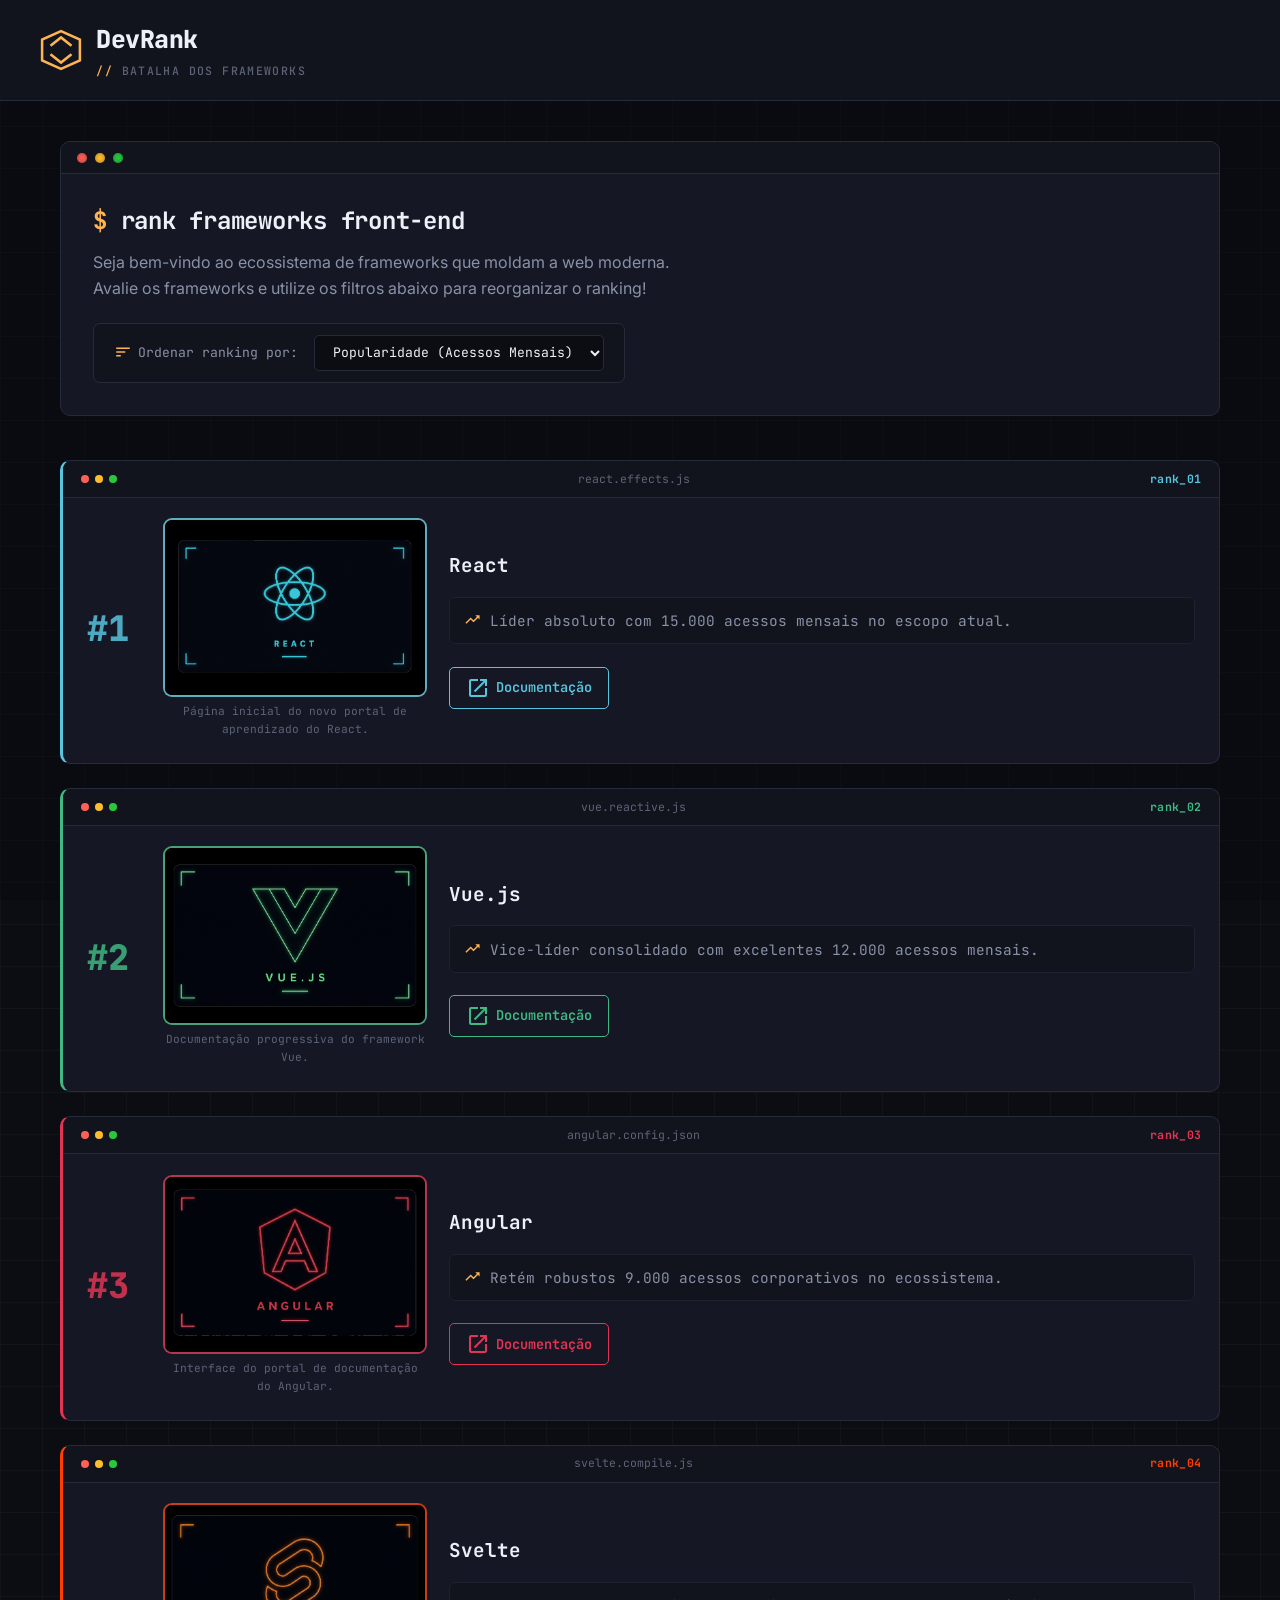
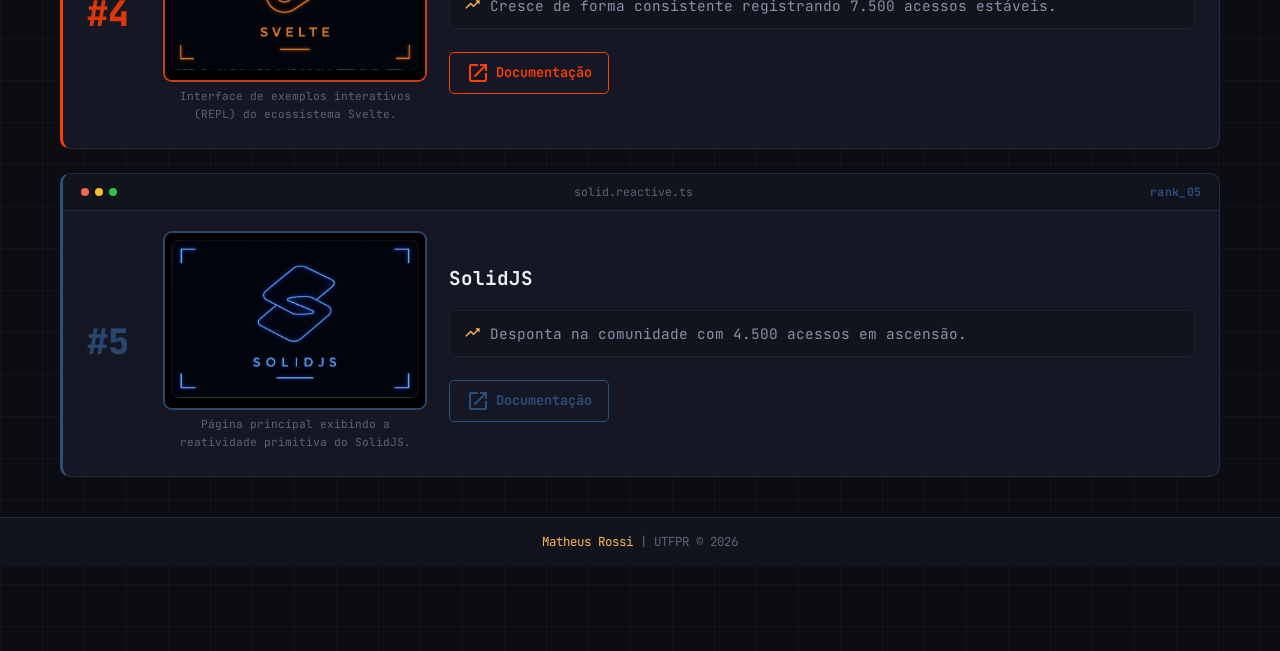
==== commit 5f7cc7c5: "Add files via upload" ====
--- a/index.html
+++ b/index.html
@@ -1,738 +1,273 @@
-<!DOCTYPE html>
-<html lang="pt-BR">
-<head>
-    <meta charset="UTF-8">
-    <meta name="viewport" content="width=device-width, initial-scale=1.0">
-    <title>DevRank - Batalha dos Frameworks Front-End</title>
-    <link rel="icon" type="image/png" href="favicon-16.png">
-    <link href="https://fonts.googleapis.com/icon?family=Material+Icons" rel="stylesheet">
-    <link rel="preconnect" href="https://fonts.googleapis.com">
-    <link rel="preconnect" href="https://fonts.gstatic.com" crossorigin>
-    <link href="https://fonts.googleapis.com/css2?family=JetBrains+Mono:wght@400;500;700;800&family=Inter:wght@400;500;600;700&display=swap" rel="stylesheet">
-    <style>
-        :root {
-            /* -- base tokens: tema "editor de código" -- */
-            --bg: #0b0d13;
-            --bg-grid-line: rgba(255,255,255,0.028);
-            --panel: #151824;
-            --panel-alt: #12141d;
-            --hairline: #262b3a;
-            --hairline-soft: #1d2130;
-            --text-primary: #edf0f6;
-            --text-secondary: #8991a8;
-            --text-muted: #5c6377;
-            --ui-accent: #ffb454;
-            --ui-accent-dim: rgba(255, 180, 84, 0.14);
-
-            /* -- cores de marca: uma por framework, usadas nos próprios cards -- */
-            --angular: #e23554;
-            --react: #58c4dd;
-            --vue: #3fb883;
-
-            --font-mono: 'JetBrains Mono', 'Consolas', monospace;
-            --font-sans: 'Inter', 'Segoe UI', Tahoma, sans-serif;
-        }
-
-        * { box-sizing: border-box; margin: 0; padding: 0; }
-
-        body {
-            background-color: var(--bg);
-            background-image:
-                linear-gradient(var(--bg-grid-line) 1px, transparent 1px),
-                linear-gradient(90deg, var(--bg-grid-line) 1px, transparent 1px);
-            background-size: 42px 42px;
-            color: var(--text-primary);
-            font-family: var(--font-sans);
-            line-height: 1.6;
-            padding-bottom: 84px;
-        }
-
-        /* ================= HEADER ================= */
-        .site-header {
-            background-color: var(--panel-alt);
-            border-bottom: 1px solid var(--hairline);
-            padding: 1.25rem 1.5rem;
-            position: sticky;
-            top: 0;
-            z-index: 100;
-        }
-
-        .header-container {
-            max-width: 1200px;
-            margin: 0 auto;
-            display: flex;
-            align-items: center;
-            gap: 0.9rem;
-        }
-
-        .site-logo { transition: transform 0.3s ease; flex-shrink: 0; }
-        .site-logo:hover { transform: rotate(15deg); }
-
-        .site-title {
-            font-family: var(--font-mono);
-            font-size: 1.55rem;
-            font-weight: 800;
-            letter-spacing: -0.02em;
-        }
-        .site-title .subtitle {
-            display: block;
-            color: var(--text-muted);
-            font-size: 0.72rem;
-            font-weight: 500;
-            letter-spacing: 0.12em;
-            text-transform: uppercase;
-            margin-top: 0.15rem;
-        }
-        .site-title .subtitle::before { content: "// "; color: var(--ui-accent); }
-
-        /* ================= LAYOUT ================= */
-        .main-content { max-width: 1200px; margin: 2.5rem auto; padding: 0 1.25rem; }
-
-        .intro-section {
-            background: var(--panel);
-            padding: 0;
-            border-radius: 10px;
-            margin-bottom: 2.75rem;
-            border: 1px solid var(--hairline);
-            overflow: hidden;
-        }
-
-        .console-bar {
-            display: flex;
-            align-items: center;
-            gap: 0.5rem;
-            padding: 0.65rem 1rem;
-            background: var(--panel-alt);
-            border-bottom: 1px solid var(--hairline);
-        }
-        .console-dot { width: 10px; height: 10px; border-radius: 50%; background: var(--hairline); box-shadow: 0 0 4px rgba(0,0,0,0.35) inset; }
-        .console-dot.d1 { background: #ff5f56; }
-        .console-dot.d2 { background: #ffbd2e; }
-        .console-dot.d3 { background: #27c93f; }
-        .console-path {
-            font-family: var(--font-mono);
-            font-size: 0.72rem;
-            color: var(--text-muted);
-            margin-left: 0.4rem;
-            letter-spacing: 0.02em;
-        }
-
-        .intro-body { padding: 1.75rem 2rem 2rem; }
-        .intro-body h2 {
-            font-family: var(--font-mono);
-            font-size: 1.5rem;
-            font-weight: 700;
-            letter-spacing: -0.01em;
-            margin-bottom: 0.6rem;
-        }
-        .intro-body h2::before { content: "$ "; color: var(--ui-accent); }
-        .intro-body > p { color: var(--text-secondary); max-width: 62ch; }
-
-        .controls-container {
-            display: inline-flex;
-            align-items: center;
-            gap: 1rem;
-            background-color: var(--panel-alt);
-            border: 1px solid var(--hairline);
-            padding: 0.7rem 1.25rem;
-            border-radius: 7px;
-            margin-top: 1.35rem;
-        }
-        .controls-container label {
-            font-family: var(--font-mono);
-            font-size: 0.82rem;
-            color: var(--text-secondary);
-            display: inline-flex;
-            align-items: center;
-            gap: 0.4rem;
-        }
-        .controls-container .material-icons { font-size: 1.1rem; color: var(--ui-accent); }
-
-        .sort-dropdown {
-            background-color: var(--bg);
-            color: var(--text-primary);
-            font-family: var(--font-mono);
-            font-size: 0.82rem;
-            border: 1px solid var(--hairline);
-            padding: 0.45rem 0.85rem;
-            border-radius: 5px;
-            cursor: pointer;
-        }
-        .sort-dropdown:focus-visible,
-        .item-link:focus-visible {
-            outline: 2px solid var(--ui-accent);
-            outline-offset: 2px;
-        }
-
-        .explanation {
-            display: none;
-            align-items: center;
-            gap: 0.55rem;
-            color: var(--text-secondary);
-            background-color: var(--panel-alt);
-            border: 1px solid var(--hairline-soft);
-            padding: 0.7rem 0.9rem;
-            border-radius: 6px;
-            margin: 1rem 0;
-            font-size: 0.9rem;
-            font-family: var(--font-mono);
-        }
-        .explanation .material-icons { font-size: 1.05rem; color: var(--ui-accent); }
-        body[data-sort="views"] .exp-views { display: flex; }
-        body[data-sort="date"] .exp-date { display: flex; }
-        body[data-sort="alpha"] .exp-alpha { display: flex; }
-
-        /* ================= RANKING ================= */
-        .ranking-container { counter-reset: ranking-counter; display: flex; flex-direction: column; gap: 1.5rem; }
-
-        .ranking-item {
-            counter-increment: ranking-counter;
-            background-color: var(--panel);
-            border-radius: 10px;
-            border: 1px solid var(--hairline);
-            border-left: 3px solid var(--card-accent, var(--hairline));
-            overflow: hidden;
-            transition: border-color 0.2s ease, transform 0.2s ease;
-        }
-        .ranking-item:hover { transform: translateY(-2px); }
-
-        /* mini barra de "janela de editor", ecoando o estilo das imagens */
-        .item-topbar {
-            grid-column: 1 / -1;
-            display: flex;
-            align-items: center;
-            justify-content: space-between;
-            padding: 0.55rem 1.1rem;
-            background: var(--panel-alt);
-            border-bottom: 1px solid var(--hairline);
-        }
-        .item-topbar .dots { display: flex; gap: 0.4rem; }
-        .item-topbar .dots span { width: 8px; height: 8px; border-radius: 50%; background: var(--hairline); }
-        .item-topbar .dots span:nth-child(1) { background: #ff5f56; }
-        .item-topbar .dots span:nth-child(2) { background: #ffbd2e; }
-        .item-topbar .dots span:nth-child(3) { background: #27c93f; }
-        .item-topbar .filename {
-            font-family: var(--font-mono);
-            font-size: 0.72rem;
-            color: var(--text-muted);
-        }
-        .item-topbar .rank-tag {
-            font-family: var(--font-mono);
-            font-size: 0.72rem;
-            font-weight: 700;
-            color: var(--card-accent, var(--text-muted));
-            letter-spacing: 0.03em;
-        }
-        .item-topbar .rank-tag::before { content: "rank_" counter(ranking-counter, decimal-leading-zero); }
-
-        .ranking-item-grid {
-            padding: 1.4rem 1.5rem 1.5rem;
-            display: grid;
-            grid-template-columns: auto 260px 1fr;
-            gap: 1.5rem;
-            align-items: center;
-        }
-
-        .rank-badge { width: 54px; flex-shrink: 0; }
-        .rank-badge::before {
-            content: "#" counter(ranking-counter);
-            font-family: var(--font-mono);
-            font-size: 2.2rem;
-            font-weight: 800;
-            color: var(--card-accent, #333a4d);
-            opacity: 0.85;
-            display: block;
-        }
-
-        /* cores por framework — persistem independente da ordenação */
-        .ranking-item[data-title="Angular"] { --card-accent: var(--angular); }
-        .ranking-item[data-title="React"]   { --card-accent: var(--react); }
-        .ranking-item[data-title="VueJS"]   { --card-accent: var(--vue); }
-
-        .ranking-item[data-title="Angular"] .item-media img,
-        .ranking-item[data-title="Angular"] .item-media svg { box-shadow: 0 0 0 2px var(--angular); }
-        .ranking-item[data-title="React"] .item-media img,
-        .ranking-item[data-title="React"] .item-media svg   { box-shadow: 0 0 0 2px var(--react); }
-        .ranking-item[data-title="VueJS"] .item-media img,
-        .ranking-item[data-title="VueJS"] .item-media svg    { box-shadow: 0 0 0 2px var(--vue); }
-
-        .item-media img,
-        .item-media svg {
-            width: 100%;
-            height: 175px;
-            border-radius: 7px;
-            display: block;
-            object-fit: cover;
-        }
-        .item-media svg:hover { filter: brightness(1.12); }
-        .item-media figcaption {
-            font-family: var(--font-mono);
-            font-size: 0.7rem;
-            color: var(--text-muted);
-            text-align: center;
-            margin-top: 0.5rem;
-        }
-
-        .item-info h3 {
-            font-family: var(--font-mono);
-            font-size: 1.2rem;
-            font-weight: 700;
-            margin-bottom: 0.5rem;
-        }
-
-        .item-link:link {
-            color: var(--card-accent, var(--ui-accent));
-            text-decoration: none;
-            display: inline-flex;
-            align-items: center;
-            gap: 0.4rem;
-            font-family: var(--font-mono);
-            font-size: 0.85rem;
-            font-weight: 600;
-            border: 1px solid var(--card-accent, var(--ui-accent));
-            padding: 0.5rem 1rem;
-            border-radius: 5px;
-            transition: all 0.2s;
-            margin-top: 0.4rem;
-        }
-        .item-link:visited { color: var(--card-accent, var(--ui-accent)); }
-        .item-link:hover { color: var(--bg); background-color: var(--card-accent, var(--ui-accent)); }
-        .item-link:active { transform: scale(0.98); }
-
-        /* ================= FOOTER ================= */
-        .site-footer {
-            background-color: var(--panel-alt);
-            border-top: 1px solid var(--hairline);
-            padding: 0.9rem;
-            text-align: center;
-            position: fixed;
-            bottom: 0;
-            width: 100%;
-            font-family: var(--font-mono);
-            font-size: 0.78rem;
-            color: var(--text-muted);
-        }
-        .site-footer .prompt { color: var(--ui-accent); }
-
-        @media (max-width: 850px) {
-            .ranking-item-grid { grid-template-columns: auto 1fr; }
-            .item-media { grid-column: 1 / -1; max-width: 400px; margin: 0 auto; }
-            .item-info { grid-column: 1 / -1; }
-        }
-
-        @media (prefers-reduced-motion: reduce) {
-            .ranking-item, .site-logo { transition: none; }
-        }
-
-        /* ================= CHUVA DE CARACTERES (fundo) ================= */
-        #matrix-rain {
-            position: fixed;
-            inset: 0;
-            width: 100vw;
-            height: 100vh;
-            z-index: 0;
-            pointer-events: none;
-        }
-
-        .site-header, .main-content, .site-footer {
-            position: relative;
-            z-index: 1;
-        }
-    </style>
-</head>
-<body data-sort="views">
-
-    <canvas id="matrix-rain" aria-hidden="true"></canvas>
-
-    <header class="site-header">
-        <div class="header-container">
-            <svg class="site-logo" width="42" height="42" viewBox="0 0 100 100" xmlns="http://www.w3.org/2000/svg">
-                <polygon points="50,5 95,25 95,75 50,95 5,75 5,25" fill="none" stroke="#ffb454" stroke-width="6"/>
-                <polyline points="25,40 50,20 75,40" fill="none" stroke="#ffb454" stroke-width="6"/>
-                <polyline points="25,60 50,80 75,60" fill="none" stroke="#ffb454" stroke-width="6"/>
-            </svg>
-            <h1 class="site-title">DevRank<span class="subtitle">Batalha dos Frameworks</span></h1>
-        </div>
-    </header>
-
-    <main class="main-content">
-        <section class="intro-section">
-            <div class="console-bar">
-                <span class="console-dot d1"></span>
-                <span class="console-dot d2"></span>
-                <span class="console-dot d3"></span>
-                <span class="console-path"></span>
-            </div>
-            <div class="intro-body">
-                <h2>rank frameworks front-end</h2>
-                <p>Seja bem-vindo ao ecossistema de frameworks que moldam a web moderna. Avalie os frameworks e utilize os filtros abaixo para reorganizar o ranking!</p>
-
-                <div class="controls-container">
-                    <label for="sort-criteria"><span class="material-icons">sort</span> Ordenar ranking por:</label>
-                    <select id="sort-criteria" class="sort-dropdown">
-                        <option value="views" selected>Popularidade (Acessos Mensais)</option>
-                        <option value="date">Data de Lançamento</option>
-                        <option value="alpha">Ordem Alfabética (A-Z)</option>
-                    </select>
-                </div>
-            </div>
-        </section>
-
-        <section id="ranking-list" class="ranking-container">
-
-            <!-- Item 1: Angular -->
-            <article class="ranking-item" data-title="Angular" data-views="9000" data-date="2016-09-14">
-                <div class="item-topbar">
-                    <div class="dots"><span></span><span></span><span></span></div>
-                    <span class="filename"></span>
-                    <span class="rank-tag"></span>
-                </div>
-                <div class="ranking-item-grid">
-                    <span class="rank-badge"></span>
-                    <figure class="item-media">
-                        <picture>
-<svg viewBox="0 0 600 260" xmlns="http://www.w3.org/2000/svg" role="img" aria-label="Emblema cyberpunk do Angular estilo Matrix">
-  <defs>
-    <linearGradient id="bg-e23554" x1="0" y1="0" x2="0" y2="1">
-      <stop offset="0%" stop-color="#05070c"/>
-      <stop offset="100%" stop-color="#0b0d13"/>
-    </linearGradient>
-    <filter id="glow-e23554" x="-60%" y="-60%" width="220%" height="220%">
-      <feGaussianBlur stdDeviation="5.5" result="blur"/>
-      <feMerge>
-        <feMergeNode in="blur"/>
-        <feMergeNode in="blur"/>
-        <feMergeNode in="SourceGraphic"/>
-      </feMerge>
-    </filter>
-    <radialGradient id="glowbg-e23554" cx="50%" cy="42%" r="65%">
-      <stop offset="0%" stop-color="#e23554" stop-opacity="0.22"/>
-      <stop offset="100%" stop-color="#e23554" stop-opacity="0"/>
-    </radialGradient>
-    <clipPath id="clip-e23554"><rect x="0" y="0" width="600" height="260" rx="10"/></clipPath>
-  </defs>
-  <g clip-path="url(#clip-e23554)">
-    <rect x="0" y="0" width="600" height="260" fill="url(#bg-e23554)"/>
-    <rect x="0" y="0" width="600" height="260" fill="url(#glowbg-e23554)"/>
-    <rect x="0" y="0" width="600" height="260" fill="none" stroke="#e23554" stroke-opacity="0.25" stroke-width="1"/>
-    <g opacity="0.9"><text x="21" y="-9" class="rain" fill="#e23554" opacity="0.12" font-size="13" font-family="JetBrains Mono, monospace" text-anchor="middle"><tspan x="21" dy="16">0</tspan><tspan x="21" dy="16">:</tspan><tspan x="21" dy="16"><</tspan><tspan x="21" dy="16">1</tspan><tspan x="21" dy="16">*</tspan><tspan x="21" dy="16">:</tspan><animateTransform attributeName="transform" type="translate" from="0 0" to="0 26" dur="5.9s" repeatCount="indefinite"/></text>
-<text x="64" y="-1" class="rain" fill="#e23554" opacity="0.08" font-size="13" font-family="JetBrains Mono, monospace" text-anchor="middle"><tspan x="64" dy="16">\</tspan><tspan x="64" dy="16">.</tspan><tspan x="64" dy="16">0</tspan><tspan x="64" dy="16">1</tspan><tspan x="64" dy="16">1</tspan><tspan x="64" dy="16">></tspan><tspan x="64" dy="16">#</tspan><tspan x="64" dy="16"><</tspan><tspan x="64" dy="16">></tspan><animateTransform attributeName="transform" type="translate" from="0 0" to="0 26" dur="4.8s" repeatCount="indefinite"/></text>
-<text x="107" y="-32" class="rain" fill="#e23554" opacity="0.12" font-size="13" font-family="JetBrains Mono, monospace" text-anchor="middle"><tspan x="107" dy="16">0</tspan><tspan x="107" dy="16">/</tspan><tspan x="107" dy="16">$</tspan><tspan x="107" dy="16">.</tspan><animateTransform attributeName="transform" type="translate" from="0 0" to="0 26" dur="7.4s" repeatCount="indefinite"/></text>
-<text x="149" y="9" class="rain" fill="#e23554" opacity="0.2" font-size="13" font-family="JetBrains Mono, monospace" text-anchor="middle"><tspan x="149" dy="16">0</tspan><tspan x="149" dy="16">+</tspan><tspan x="149" dy="16">1</tspan><tspan x="149" dy="16">[</tspan><animateTransform attributeName="transform" type="translate" from="0 0" to="0 26" dur="6.1s" repeatCount="indefinite"/></text>
-<text x="192" y="-2" class="rain" fill="#e23554" opacity="0.11" font-size="13" font-family="JetBrains Mono, monospace" text-anchor="middle"><tspan x="192" dy="16">.</tspan><tspan x="192" dy="16">1</tspan><tspan x="192" dy="16">%</tspan><tspan x="192" dy="16">}</tspan><tspan x="192" dy="16">$</tspan><tspan x="192" dy="16">;</tspan><animateTransform attributeName="transform" type="translate" from="0 0" to="0 26" dur="3.8s" repeatCount="indefinite"/></text>
-<text x="235" y="-33" class="rain" fill="#e23554" opacity="0.21" font-size="13" font-family="JetBrains Mono, monospace" text-anchor="middle"><tspan x="235" dy="16">;</tspan><tspan x="235" dy="16">0</tspan><tspan x="235" dy="16">0</tspan><animateTransform attributeName="transform" type="translate" from="0 0" to="0 26" dur="3.5s" repeatCount="indefinite"/></text>
-<text x="278" y="3" class="rain" fill="#e23554" opacity="0.17" font-size="13" font-family="JetBrains Mono, monospace" text-anchor="middle"><tspan x="278" dy="16">1</tspan><tspan x="278" dy="16">$</tspan><tspan x="278" dy="16">1</tspan><tspan x="278" dy="16">+</tspan><tspan x="278" dy="16">,</tspan><tspan x="278" dy="16">;</tspan><tspan x="278" dy="16">,</tspan><tspan x="278" dy="16">0</tspan><animateTransform attributeName="transform" type="translate" from="0 0" to="0 26" dur="5.0s" repeatCount="indefinite"/></text>
-<text x="321" y="-8" class="rain" fill="#e23554" opacity="0.1" font-size="13" font-family="JetBrains Mono, monospace" text-anchor="middle"><tspan x="321" dy="16">#</tspan><tspan x="321" dy="16">1</tspan><tspan x="321" dy="16">[</tspan><tspan x="321" dy="16">0</tspan><tspan x="321" dy="16">1</tspan><tspan x="321" dy="16">0</tspan><tspan x="321" dy="16">}</tspan><tspan x="321" dy="16">1</tspan><animateTransform attributeName="transform" type="translate" from="0 0" to="0 26" dur="4.3s" repeatCount="indefinite"/></text>
-<text x="364" y="-1" class="rain" fill="#e23554" opacity="0.15" font-size="13" font-family="JetBrains Mono, monospace" text-anchor="middle"><tspan x="364" dy="16">]</tspan><tspan x="364" dy="16">%</tspan><tspan x="364" dy="16">}</tspan><tspan x="364" dy="16">.</tspan><tspan x="364" dy="16">=</tspan><tspan x="364" dy="16">1</tspan><tspan x="364" dy="16">[</tspan><tspan x="364" dy="16">;</tspan><animateTransform attributeName="transform" type="translate" from="0 0" to="0 26" dur="5.0s" repeatCount="indefinite"/></text>
-<text x="407" y="-21" class="rain" fill="#e23554" opacity="0.13" font-size="13" font-family="JetBrains Mono, monospace" text-anchor="middle"><tspan x="407" dy="16">,</tspan><tspan x="407" dy="16">1</tspan><tspan x="407" dy="16">[</tspan><tspan x="407" dy="16">*</tspan><tspan x="407" dy="16">.</tspan><tspan x="407" dy="16">+</tspan><tspan x="407" dy="16">{</tspan><animateTransform attributeName="transform" type="translate" from="0 0" to="0 26" dur="3.6s" repeatCount="indefinite"/></text>
-<text x="450" y="-3" class="rain" fill="#e23554" opacity="0.19" font-size="13" font-family="JetBrains Mono, monospace" text-anchor="middle"><tspan x="450" dy="16">></tspan><tspan x="450" dy="16">*</tspan><tspan x="450" dy="16">#</tspan><tspan x="450" dy="16">[</tspan><tspan x="450" dy="16">1</tspan><animateTransform attributeName="transform" type="translate" from="0 0" to="0 26" dur="4.6s" repeatCount="indefinite"/></text>
-<text x="492" y="-7" class="rain" fill="#e23554" opacity="0.13" font-size="13" font-family="JetBrains Mono, monospace" text-anchor="middle"><tspan x="492" dy="16">]</tspan><tspan x="492" dy="16">%</tspan><tspan x="492" dy="16">*</tspan><tspan x="492" dy="16">:</tspan><tspan x="492" dy="16">*</tspan><tspan x="492" dy="16">0</tspan><animateTransform attributeName="transform" type="translate" from="0 0" to="0 26" dur="6.2s" repeatCount="indefinite"/></text>
-<text x="535" y="-21" class="rain" fill="#e23554" opacity="0.19" font-size="13" font-family="JetBrains Mono, monospace" text-anchor="middle"><tspan x="535" dy="16">+</tspan><tspan x="535" dy="16">}</tspan><tspan x="535" dy="16">1</tspan><tspan x="535" dy="16">1</tspan><animateTransform attributeName="transform" type="translate" from="0 0" to="0 26" dur="3.9s" repeatCount="indefinite"/></text>
-<text x="578" y="-3" class="rain" fill="#e23554" opacity="0.2" font-size="13" font-family="JetBrains Mono, monospace" text-anchor="middle"><tspan x="578" dy="16">}</tspan><tspan x="578" dy="16">[</tspan><tspan x="578" dy="16">0</tspan><tspan x="578" dy="16">1</tspan><tspan x="578" dy="16">0</tspan><tspan x="578" dy="16">[</tspan><tspan x="578" dy="16">\</tspan><animateTransform attributeName="transform" type="translate" from="0 0" to="0 26" dur="7.0s" repeatCount="indefinite"/></text></g>
-    <rect x="0" y="0" width="600" height="260" fill="url(#bg-e23554)" opacity="0.15"/>
-    <g transform="translate(300,88) scale(1.32) translate(-150,-115)">
-    <g filter="url(#glow-e23554)" stroke="#e23554" fill="none" stroke-width="2.5">
-      <path d="M150 40 L215 62 L215 118 C215 155 185 178 150 190 C115 178 85 155 85 118 L85 62 Z"/>
-      <path d="M150 78 L182 152 M150 78 L118 152 M128 132 L172 132" stroke-width="3"/>
-    </g>
-    <circle cx="150" cy="115" r="70" fill="none" stroke="#e23554" stroke-width="1" opacity="0.35"/>
-    <circle cx="150" cy="115" r="88" fill="none" stroke="#e23554" stroke-width="0.6" opacity="0.18"/>
-    </g>
-    <!-- cantos HUD tocando as bordas do quadro -->
-    <g stroke="#e23554" stroke-opacity="0.55" stroke-width="1.5" fill="none">
-      <path d="M12 12 L12 30 M12 12 L30 12"/>
-      <path d="M588 12 L588 30 M588 12 L570 12"/>
-      <path d="M12 248 L12 230 M12 248 L30 248"/>
-      <path d="M588 248 L588 230 M588 248 L570 248"/>
-    </g>
-    <line x1="40" y1="215" x2="560" y2="215" stroke="#e23554" stroke-opacity="0.4" stroke-width="1"/>
-    <text x="300" y="240" text-anchor="middle" font-family="JetBrains Mono, monospace"
-          font-size="22" font-weight="700" fill="#e23554" filter="url(#glow-e23554)"
-          letter-spacing="4">ANGULAR</text>
-    <text x="300" y="16" text-anchor="middle" font-family="JetBrains Mono, monospace"
-          font-size="10" fill="#e23554" opacity="0.55" letter-spacing="2">// TECHNO_BLADE.SYS</text>
-  </g>
-</svg>
-</picture>
-                        <figcaption></figcaption>
-                    </figure>
-                    <div class="item-info">
-                        <h3>Angular</h3>
-                        <p class="explanation exp-views"><span class="material-icons">trending_up</span> Retém robustos 9.000 acessos corporativos no TCC.</p>
-                        <p class="explanation exp-date"><span class="material-icons">calendar_today</span> Remodelado completamente em 14/09/2016.</p>
-                        <p class="explanation exp-alpha"><span class="material-icons">sort_by_alpha</span> Conquistou o topo da lista na letra A.</p>
-                        <a href="https://angular.dev" target="_blank" rel="noopener" class="item-link"><span class="material-icons">launch</span> Documentação</a>
-                    </div>
-                </div>
-            </article>
-
-            <!-- Item 2: React -->
-            <article class="ranking-item" data-title="React" data-views="15000" data-date="2013-05-29">
-                <div class="item-topbar">
-                    <div class="dots"><span></span><span></span><span></span></div>
-                    <span class="filename"></span>
-                    <span class="rank-tag"></span>
-                </div>
-                <div class="ranking-item-grid">
-                    <span class="rank-badge"></span>
-                    <figure class="item-media">
-                        <picture>
-<svg viewBox="0 0 600 260" xmlns="http://www.w3.org/2000/svg" role="img" aria-label="Emblema cyberpunk do React estilo Matrix">
-  <defs>
-    <linearGradient id="bg-58c4dd" x1="0" y1="0" x2="0" y2="1">
-      <stop offset="0%" stop-color="#05070c"/>
-      <stop offset="100%" stop-color="#0b0d13"/>
-    </linearGradient>
-    <filter id="glow-58c4dd" x="-60%" y="-60%" width="220%" height="220%">
-      <feGaussianBlur stdDeviation="5.5" result="blur"/>
-      <feMerge>
-        <feMergeNode in="blur"/>
-        <feMergeNode in="blur"/>
-        <feMergeNode in="SourceGraphic"/>
-      </feMerge>
-    </filter>
-    <radialGradient id="glowbg-58c4dd" cx="50%" cy="42%" r="65%">
-      <stop offset="0%" stop-color="#58c4dd" stop-opacity="0.22"/>
-      <stop offset="100%" stop-color="#58c4dd" stop-opacity="0"/>
-    </radialGradient>
-    <clipPath id="clip-58c4dd"><rect x="0" y="0" width="600" height="260" rx="10"/></clipPath>
-  </defs>
-  <g clip-path="url(#clip-58c4dd)">
-    <rect x="0" y="0" width="600" height="260" fill="url(#bg-58c4dd)"/>
-    <rect x="0" y="0" width="600" height="260" fill="url(#glowbg-58c4dd)"/>
-    <rect x="0" y="0" width="600" height="260" fill="none" stroke="#58c4dd" stroke-opacity="0.25" stroke-width="1"/>
-    <g opacity="0.9"><text x="21" y="-28" class="rain" fill="#58c4dd" opacity="0.11" font-size="13" font-family="JetBrains Mono, monospace" text-anchor="middle"><tspan x="21" dy="16">0</tspan><tspan x="21" dy="16">:</tspan><tspan x="21" dy="16">0</tspan><tspan x="21" dy="16">1</tspan><tspan x="21" dy="16">.</tspan><animateTransform attributeName="transform" type="translate" from="0 0" to="0 26" dur="5.3s" repeatCount="indefinite"/></text>
-<text x="64" y="-27" class="rain" fill="#58c4dd" opacity="0.16" font-size="13" font-family="JetBrains Mono, monospace" text-anchor="middle"><tspan x="64" dy="16">1</tspan><tspan x="64" dy="16">1</tspan><tspan x="64" dy="16">1</tspan><tspan x="64" dy="16">+</tspan><tspan x="64" dy="16">1</tspan><tspan x="64" dy="16">\</tspan><animateTransform attributeName="transform" type="translate" from="0 0" to="0 26" dur="5.8s" repeatCount="indefinite"/></text>
-<text x="107" y="-13" class="rain" fill="#58c4dd" opacity="0.08" font-size="13" font-family="JetBrains Mono, monospace" text-anchor="middle"><tspan x="107" dy="16">*</tspan><tspan x="107" dy="16">[</tspan><tspan x="107" dy="16">1</tspan><animateTransform attributeName="transform" type="translate" from="0 0" to="0 26" dur="4.4s" repeatCount="indefinite"/></text>
-<text x="149" y="-23" class="rain" fill="#58c4dd" opacity="0.13" font-size="13" font-family="JetBrains Mono, monospace" text-anchor="middle"><tspan x="149" dy="16">}</tspan><tspan x="149" dy="16">></tspan><tspan x="149" dy="16">0</tspan><tspan x="149" dy="16">,</tspan><tspan x="149" dy="16">1</tspan><tspan x="149" dy="16">1</tspan><animateTransform attributeName="transform" type="translate" from="0 0" to="0 26" dur="6.0s" repeatCount="indefinite"/></text>
-<text x="192" y="-13" class="rain" fill="#58c4dd" opacity="0.16" font-size="13" font-family="JetBrains Mono, monospace" text-anchor="middle"><tspan x="192" dy="16">%</tspan><tspan x="192" dy="16">-</tspan><tspan x="192" dy="16">=</tspan><tspan x="192" dy="16">;</tspan><tspan x="192" dy="16">\</tspan><tspan x="192" dy="16">0</tspan><tspan x="192" dy="16">0</tspan><tspan x="192" dy="16">.</tspan><animateTransform attributeName="transform" type="translate" from="0 0" to="0 26" dur="7.2s" repeatCount="indefinite"/></text>
-<text x="235" y="-15" class="rain" fill="#58c4dd" opacity="0.17" font-size="13" font-family="JetBrains Mono, monospace" text-anchor="middle"><tspan x="235" dy="16">,</tspan><tspan x="235" dy="16">0</tspan><tspan x="235" dy="16">+</tspan><tspan x="235" dy="16">$</tspan><tspan x="235" dy="16">,</tspan><tspan x="235" dy="16">0</tspan><tspan x="235" dy="16">,</tspan><tspan x="235" dy="16">;</tspan><tspan x="235" dy="16">#</tspan><animateTransform attributeName="transform" type="translate" from="0 0" to="0 26" dur="4.0s" repeatCount="indefinite"/></text>
-<text x="278" y="-1" class="rain" fill="#58c4dd" opacity="0.13" font-size="13" font-family="JetBrains Mono, monospace" text-anchor="middle"><tspan x="278" dy="16">,</tspan><tspan x="278" dy="16">]</tspan><tspan x="278" dy="16">0</tspan><tspan x="278" dy="16">[</tspan><tspan x="278" dy="16">1</tspan><tspan x="278" dy="16">1</tspan><animateTransform attributeName="transform" type="translate" from="0 0" to="0 26" dur="5.9s" repeatCount="indefinite"/></text>
-<text x="321" y="-24" class="rain" fill="#58c4dd" opacity="0.11" font-size="13" font-family="JetBrains Mono, monospace" text-anchor="middle"><tspan x="321" dy="16">\</tspan><tspan x="321" dy="16">1</tspan><tspan x="321" dy="16">0</tspan><tspan x="321" dy="16"><</tspan><tspan x="321" dy="16">]</tspan><animateTransform attributeName="transform" type="translate" from="0 0" to="0 26" dur="4.5s" repeatCount="indefinite"/></text>
-<text x="364" y="-7" class="rain" fill="#58c4dd" opacity="0.18" font-size="13" font-family="JetBrains Mono, monospace" text-anchor="middle"><tspan x="364" dy="16">=</tspan><tspan x="364" dy="16">;</tspan><tspan x="364" dy="16">></tspan><animateTransform attributeName="transform" type="translate" from="0 0" to="0 26" dur="7.5s" repeatCount="indefinite"/></text>
-<text x="407" y="-21" class="rain" fill="#58c4dd" opacity="0.1" font-size="13" font-family="JetBrains Mono, monospace" text-anchor="middle"><tspan x="407" dy="16">1</tspan><tspan x="407" dy="16">0</tspan><tspan x="407" dy="16">0</tspan><tspan x="407" dy="16">0</tspan><tspan x="407" dy="16"><</tspan><animateTransform attributeName="transform" type="translate" from="0 0" to="0 26" dur="6.1s" repeatCount="indefinite"/></text>
-<text x="450" y="-37" class="rain" fill="#58c4dd" opacity="0.17" font-size="13" font-family="JetBrains Mono, monospace" text-anchor="middle"><tspan x="450" dy="16">-</tspan><tspan x="450" dy="16">{</tspan><tspan x="450" dy="16">0</tspan><tspan x="450" dy="16">;</tspan><tspan x="450" dy="16">%</tspan><tspan x="450" dy="16">]</tspan><tspan x="450" dy="16">+</tspan><animateTransform attributeName="transform" type="translate" from="0 0" to="0 26" dur="6.3s" repeatCount="indefinite"/></text>
-<text x="492" y="-34" class="rain" fill="#58c4dd" opacity="0.15" font-size="13" font-family="JetBrains Mono, monospace" text-anchor="middle"><tspan x="492" dy="16">0</tspan><tspan x="492" dy="16">\</tspan><tspan x="492" dy="16">></tspan><tspan x="492" dy="16">[</tspan><tspan x="492" dy="16">]</tspan><tspan x="492" dy="16">1</tspan><tspan x="492" dy="16">}</tspan><tspan x="492" dy="16">1</tspan><tspan x="492" dy="16">0</tspan><animateTransform attributeName="transform" type="translate" from="0 0" to="0 26" dur="5.2s" repeatCount="indefinite"/></text>
-<text x="535" y="-30" class="rain" fill="#58c4dd" opacity="0.17" font-size="13" font-family="JetBrains Mono, monospace" text-anchor="middle"><tspan x="535" dy="16">/</tspan><tspan x="535" dy="16">}</tspan><tspan x="535" dy="16">,</tspan><tspan x="535" dy="16">.</tspan><tspan x="535" dy="16">></tspan><tspan x="535" dy="16">%</tspan><tspan x="535" dy="16">*</tspan><tspan x="535" dy="16">=</tspan><animateTransform attributeName="transform" type="translate" from="0 0" to="0 26" dur="4.9s" repeatCount="indefinite"/></text>
-<text x="578" y="-38" class="rain" fill="#58c4dd" opacity="0.13" font-size="13" font-family="JetBrains Mono, monospace" text-anchor="middle"><tspan x="578" dy="16">*</tspan><tspan x="578" dy="16">$</tspan><tspan x="578" dy="16">/</tspan><tspan x="578" dy="16">1</tspan><tspan x="578" dy="16">0</tspan><tspan x="578" dy="16">*</tspan><animateTransform attributeName="transform" type="translate" from="0 0" to="0 26" dur="5.4s" repeatCount="indefinite"/></text></g>
-    <rect x="0" y="0" width="600" height="260" fill="url(#bg-58c4dd)" opacity="0.15"/>
-    <g transform="translate(300,88) scale(1.32) translate(-150,-115)">
-    <g filter="url(#glow-58c4dd)" stroke="#58c4dd" fill="none" stroke-width="2.5">
-      <polygon points="150,50 202,80 202,140 150,170 98,140 98,80"/>
-      <polygon points="150,72 182,90 182,130 150,148 118,130 118,90" stroke-width="1.5" opacity="0.7"/>
-      <circle cx="150" cy="110" r="8" fill="#58c4dd" stroke="none"/>
-      <path d="M150 50 L150 30 M202 80 L222 68 M202 140 L222 152 M150 170 L150 190 M98 140 L78 152 M98 80 L78 68"
-            stroke-width="2"/>
-      <circle cx="150" cy="30" r="4"/><circle cx="222" cy="68" r="4"/>
-      <circle cx="222" cy="152" r="4"/><circle cx="150" cy="190" r="4"/>
-      <circle cx="78" cy="152" r="4"/><circle cx="78" cy="68" r="4"/>
-    </g>
-    </g>
-    <!-- cantos HUD tocando as bordas do quadro -->
-    <g stroke="#58c4dd" stroke-opacity="0.55" stroke-width="1.5" fill="none">
-      <path d="M12 12 L12 30 M12 12 L30 12"/>
-      <path d="M588 12 L588 30 M588 12 L570 12"/>
-      <path d="M12 248 L12 230 M12 248 L30 248"/>
-      <path d="M588 248 L588 230 M588 248 L570 248"/>
-    </g>
-    <line x1="40" y1="215" x2="560" y2="215" stroke="#58c4dd" stroke-opacity="0.4" stroke-width="1"/>
-    <text x="300" y="240" text-anchor="middle" font-family="JetBrains Mono, monospace"
-          font-size="22" font-weight="700" fill="#58c4dd" filter="url(#glow-58c4dd)"
-          letter-spacing="4">REACT</text>
-    <text x="300" y="16" text-anchor="middle" font-family="JetBrains Mono, monospace"
-          font-size="10" fill="#58c4dd" opacity="0.55" letter-spacing="2">// TECHNO_BLADE.SYS</text>
-  </g>
-</svg>
-</picture>
-                        <figcaption></figcaption>
-                    </figure>
-                    <div class="item-info">
-                        <h3>React</h3>
-                        <p class="explanation exp-views"><span class="material-icons">trending_up</span> Líder com 15.000 acessos mensais no escopo acadêmico.</p>
-                        <p class="explanation exp-date"><span class="material-icons">calendar_today</span> Lançado na data histórica de 29/05/2013.</p>
-                        <p class="explanation exp-alpha"><span class="material-icons">sort_by_alpha</span> Filtrado sob a letra R em nossa escala.</p>
-                        <a href="https://react.dev" target="_blank" rel="noopener" class="item-link"><span class="material-icons">launch</span> Documentação</a>
-                    </div>
-                </div>
-            </article>
-
-            <!-- Item 3: Vue.js -->
-            <article class="ranking-item" data-title="VueJS" data-views="12000" data-date="2014-02-03">
-                <div class="item-topbar">
-                    <div class="dots"><span></span><span></span><span></span></div>
-                    <span class="filename"></span>
-                    <span class="rank-tag"></span>
-                </div>
-                <div class="ranking-item-grid">
-                    <span class="rank-badge"></span>
-                    <figure class="item-media">
-                        <picture>
-<svg viewBox="0 0 600 260" xmlns="http://www.w3.org/2000/svg" role="img" aria-label="Emblema cyberpunk do Vue estilo Matrix">
-  <defs>
-    <linearGradient id="bg-3fb883" x1="0" y1="0" x2="0" y2="1">
-      <stop offset="0%" stop-color="#05070c"/>
-      <stop offset="100%" stop-color="#0b0d13"/>
-    </linearGradient>
-    <filter id="glow-3fb883" x="-60%" y="-60%" width="220%" height="220%">
-      <feGaussianBlur stdDeviation="5.5" result="blur"/>
-      <feMerge>
-        <feMergeNode in="blur"/>
-        <feMergeNode in="blur"/>
-        <feMergeNode in="SourceGraphic"/>
-      </feMerge>
-    </filter>
-    <radialGradient id="glowbg-3fb883" cx="50%" cy="42%" r="65%">
-      <stop offset="0%" stop-color="#3fb883" stop-opacity="0.22"/>
-      <stop offset="100%" stop-color="#3fb883" stop-opacity="0"/>
-    </radialGradient>
-    <clipPath id="clip-3fb883"><rect x="0" y="0" width="600" height="260" rx="10"/></clipPath>
-  </defs>
-  <g clip-path="url(#clip-3fb883)">
-    <rect x="0" y="0" width="600" height="260" fill="url(#bg-3fb883)"/>
-    <rect x="0" y="0" width="600" height="260" fill="url(#glowbg-3fb883)"/>
-    <rect x="0" y="0" width="600" height="260" fill="none" stroke="#3fb883" stroke-opacity="0.25" stroke-width="1"/>
-    <g opacity="0.9"><text x="21" y="-31" class="rain" fill="#3fb883" opacity="0.19" font-size="13" font-family="JetBrains Mono, monospace" text-anchor="middle"><tspan x="21" dy="16">.</tspan><tspan x="21" dy="16">0</tspan><tspan x="21" dy="16">></tspan><tspan x="21" dy="16">=</tspan><tspan x="21" dy="16">,</tspan><tspan x="21" dy="16">1</tspan><tspan x="21" dy="16">0</tspan><animateTransform attributeName="transform" type="translate" from="0 0" to="0 26" dur="4.3s" repeatCount="indefinite"/></text>
-<text x="64" y="-2" class="rain" fill="#3fb883" opacity="0.2" font-size="13" font-family="JetBrains Mono, monospace" text-anchor="middle"><tspan x="64" dy="16">]</tspan><tspan x="64" dy="16">{</tspan><tspan x="64" dy="16"><</tspan><tspan x="64" dy="16">0</tspan><tspan x="64" dy="16">0</tspan><animateTransform attributeName="transform" type="translate" from="0 0" to="0 26" dur="4.3s" repeatCount="indefinite"/></text>
-<text x="107" y="-24" class="rain" fill="#3fb883" opacity="0.09" font-size="13" font-family="JetBrains Mono, monospace" text-anchor="middle"><tspan x="107" dy="16">></tspan><tspan x="107" dy="16">1</tspan><tspan x="107" dy="16">0</tspan><tspan x="107" dy="16">0</tspan><tspan x="107" dy="16">[</tspan><animateTransform attributeName="transform" type="translate" from="0 0" to="0 26" dur="7.4s" repeatCount="indefinite"/></text>
-<text x="149" y="-8" class="rain" fill="#3fb883" opacity="0.2" font-size="13" font-family="JetBrains Mono, monospace" text-anchor="middle"><tspan x="149" dy="16">0</tspan><tspan x="149" dy="16">0</tspan><tspan x="149" dy="16">.</tspan><tspan x="149" dy="16">}</tspan><tspan x="149" dy="16">></tspan><tspan x="149" dy="16">0</tspan><tspan x="149" dy="16">*</tspan><tspan x="149" dy="16">1</tspan><tspan x="149" dy="16">1</tspan><animateTransform attributeName="transform" type="translate" from="0 0" to="0 26" dur="4.6s" repeatCount="indefinite"/></text>
-<text x="192" y="-15" class="rain" fill="#3fb883" opacity="0.13" font-size="13" font-family="JetBrains Mono, monospace" text-anchor="middle"><tspan x="192" dy="16">%</tspan><tspan x="192" dy="16">0</tspan><tspan x="192" dy="16">]</tspan><tspan x="192" dy="16">1</tspan><tspan x="192" dy="16">=</tspan><tspan x="192" dy="16">-</tspan><animateTransform attributeName="transform" type="translate" from="0 0" to="0 26" dur="3.6s" repeatCount="indefinite"/></text>
-<text x="235" y="-34" class="rain" fill="#3fb883" opacity="0.1" font-size="13" font-family="JetBrains Mono, monospace" text-anchor="middle"><tspan x="235" dy="16">1</tspan><tspan x="235" dy="16">1</tspan><tspan x="235" dy="16">\</tspan><tspan x="235" dy="16">0</tspan><tspan x="235" dy="16">:</tspan><tspan x="235" dy="16">1</tspan><tspan x="235" dy="16">:</tspan><animateTransform attributeName="transform" type="translate" from="0 0" to="0 26" dur="3.9s" repeatCount="indefinite"/></text>
-<text x="278" y="-36" class="rain" fill="#3fb883" opacity="0.17" font-size="13" font-family="JetBrains Mono, monospace" text-anchor="middle"><tspan x="278" dy="16">0</tspan><tspan x="278" dy="16">0</tspan><tspan x="278" dy="16">.</tspan><tspan x="278" dy="16">,</tspan><tspan x="278" dy="16">:</tspan><tspan x="278" dy="16">0</tspan><tspan x="278" dy="16"><</tspan><animateTransform attributeName="transform" type="translate" from="0 0" to="0 26" dur="7.4s" repeatCount="indefinite"/></text>
-<text x="321" y="10" class="rain" fill="#3fb883" opacity="0.1" font-size="13" font-family="JetBrains Mono, monospace" text-anchor="middle"><tspan x="321" dy="16">\</tspan><tspan x="321" dy="16">/</tspan><tspan x="321" dy="16">,</tspan><tspan x="321" dy="16">></tspan><tspan x="321" dy="16">$</tspan><tspan x="321" dy="16">\</tspan><tspan x="321" dy="16">1</tspan><tspan x="321" dy="16">1</tspan><tspan x="321" dy="16">}</tspan><animateTransform attributeName="transform" type="translate" from="0 0" to="0 26" dur="3.6s" repeatCount="indefinite"/></text>
-<text x="364" y="-23" class="rain" fill="#3fb883" opacity="0.09" font-size="13" font-family="JetBrains Mono, monospace" text-anchor="middle"><tspan x="364" dy="16">:</tspan><tspan x="364" dy="16">></tspan><tspan x="364" dy="16">:</tspan><tspan x="364" dy="16">=</tspan><tspan x="364" dy="16">0</tspan><tspan x="364" dy="16">{</tspan><tspan x="364" dy="16">-</tspan><tspan x="364" dy="16">-</tspan><animateTransform attributeName="transform" type="translate" from="0 0" to="0 26" dur="5.3s" repeatCount="indefinite"/></text>
-<text x="407" y="-23" class="rain" fill="#3fb883" opacity="0.12" font-size="13" font-family="JetBrains Mono, monospace" text-anchor="middle"><tspan x="407" dy="16">0</tspan><tspan x="407" dy="16">-</tspan><tspan x="407" dy="16">\</tspan><tspan x="407" dy="16">1</tspan><tspan x="407" dy="16">%</tspan><tspan x="407" dy="16">:</tspan><tspan x="407" dy="16">{</tspan><tspan x="407" dy="16">:</tspan><animateTransform attributeName="transform" type="translate" from="0 0" to="0 26" dur="6.0s" repeatCount="indefinite"/></text>
-<text x="450" y="-28" class="rain" fill="#3fb883" opacity="0.2" font-size="13" font-family="JetBrains Mono, monospace" text-anchor="middle"><tspan x="450" dy="16">.</tspan><tspan x="450" dy="16">]</tspan><tspan x="450" dy="16">,</tspan><tspan x="450" dy="16">0</tspan><tspan x="450" dy="16">=</tspan><tspan x="450" dy="16">]</tspan><tspan x="450" dy="16">></tspan><animateTransform attributeName="transform" type="translate" from="0 0" to="0 26" dur="6.5s" repeatCount="indefinite"/></text>
-<text x="492" y="-5" class="rain" fill="#3fb883" opacity="0.17" font-size="13" font-family="JetBrains Mono, monospace" text-anchor="middle"><tspan x="492" dy="16"><</tspan><tspan x="492" dy="16">,</tspan><tspan x="492" dy="16">-</tspan><tspan x="492" dy="16">.</tspan><tspan x="492" dy="16">$</tspan><tspan x="492" dy="16">\</tspan><animateTransform attributeName="transform" type="translate" from="0 0" to="0 26" dur="5.9s" repeatCount="indefinite"/></text>
-<text x="535" y="-19" class="rain" fill="#3fb883" opacity="0.08" font-size="13" font-family="JetBrains Mono, monospace" text-anchor="middle"><tspan x="535" dy="16">0</tspan><tspan x="535" dy="16">0</tspan><tspan x="535" dy="16">[</tspan><tspan x="535" dy="16">:</tspan><tspan x="535" dy="16">1</tspan><animateTransform attributeName="transform" type="translate" from="0 0" to="0 26" dur="7.4s" repeatCount="indefinite"/></text>
-<text x="578" y="-18" class="rain" fill="#3fb883" opacity="0.18" font-size="13" font-family="JetBrains Mono, monospace" text-anchor="middle"><tspan x="578" dy="16">[</tspan><tspan x="578" dy="16">.</tspan><tspan x="578" dy="16">;</tspan><tspan x="578" dy="16">1</tspan><tspan x="578" dy="16">1</tspan><tspan x="578" dy="16">\</tspan><tspan x="578" dy="16">1</tspan><tspan x="578" dy="16">1</tspan><animateTransform attributeName="transform" type="translate" from="0 0" to="0 26" dur="4.2s" repeatCount="indefinite"/></text></g>
-    <rect x="0" y="0" width="600" height="260" fill="url(#bg-3fb883)" opacity="0.15"/>
-    <g transform="translate(300,88) scale(1.32) translate(-150,-115)">
-    <g filter="url(#glow-3fb883)" stroke="#3fb883" fill="none" stroke-width="2.5">
-      <path d="M70 55 L150 185 L230 55 L196 55 L150 132 L104 55 Z"/>
-      <path d="M104 55 L150 95 L196 55 L172 55 L150 78 L128 55 Z" stroke-width="1.5" opacity="0.7"/>
-    </g>
-    <path d="M60 50 L60 60 M240 50 L240 60" stroke="#3fb883" stroke-width="2" opacity="0.5"/>
-    </g>
-    <!-- cantos HUD tocando as bordas do quadro -->
-    <g stroke="#3fb883" stroke-opacity="0.55" stroke-width="1.5" fill="none">
-      <path d="M12 12 L12 30 M12 12 L30 12"/>
-      <path d="M588 12 L588 30 M588 12 L570 12"/>
-      <path d="M12 248 L12 230 M12 248 L30 248"/>
-      <path d="M588 248 L588 230 M588 248 L570 248"/>
-    </g>
-    <line x1="40" y1="215" x2="560" y2="215" stroke="#3fb883" stroke-opacity="0.4" stroke-width="1"/>
-    <text x="300" y="240" text-anchor="middle" font-family="JetBrains Mono, monospace"
-          font-size="22" font-weight="700" fill="#3fb883" filter="url(#glow-3fb883)"
-          letter-spacing="4">VUE.JS</text>
-    <text x="300" y="16" text-anchor="middle" font-family="JetBrains Mono, monospace"
-          font-size="10" fill="#3fb883" opacity="0.55" letter-spacing="2">// TECHNO_BLADE.SYS</text>
-  </g>
-</svg>
-</picture>
-                        <figcaption></figcaption>
-                    </figure>
-                    <div class="item-info">
-                        <h3>Vue.js</h3>
-                        <p class="explanation exp-views"><span class="material-icons">trending_up</span> Segundo colocado com 12.000 acessos estáveis.</p>
-                        <p class="explanation exp-date"><span class="material-icons">calendar_today</span> Criado em 03/02/2014 por Evan You.</p>
-                        <p class="explanation exp-alpha"><span class="material-icons">sort_by_alpha</span> Filtrado sob a letra V em nossa escala.</p>
-                        <a href="https://vuejs.org" target="_blank" rel="noopener" class="item-link"><span class="material-icons">launch</span> Documentação</a>
-                    </div>
-                </div>
-            </article>
-
-        </section>
-    </main>
-
-    <footer class="site-footer">
-        <p><span class="prompt"/span><span class="prompt">Matheus Rossi</span> | UTFPR © 2026</p>
-    </footer>
-
-    <script>
-        // ---- Chuva de caracteres em preto no fundo ----
-        (() => {
-            const canvas = document.getElementById("matrix-rain");
-            const ctx = canvas.getContext("2d");
-            const prefersReduced = window.matchMedia("(prefers-reduced-motion: reduce)").matches;
-
-            const fontSize = 15;
-            const glyphs = "01{}[]()<>/\\;:.,+-*=!@#$%^&_~ABCDEFGHIJKLMNOPQRSTUVWXYZ";
-            let columns = 0;
-            let drops = [];
-
-            function setup() {
-                canvas.width = window.innerWidth;
-                canvas.height = window.innerHeight;
-                columns = Math.floor(canvas.width / fontSize);
-                drops = new Array(columns).fill(0).map(() => Math.random() * -80);
-            }
-
-            function draw() {
-                // rastro: desbota suavemente sobre a cor de fundo do site
-                ctx.fillStyle = "rgba(11, 13, 19, 0.14)";
-                ctx.fillRect(0, 0, canvas.width, canvas.height);
-
-                ctx.font = fontSize + 'px "JetBrains Mono", monospace';
-                ctx.lineWidth = 0.7;
-
-                for (let i = 0; i < columns; i++) {
-                    const glyph = glyphs[Math.floor(Math.random() * glyphs.length)];
-                    const x = i * fontSize;
-                    const y = drops[i] * fontSize;
-
-                    // contorno claro e fino só para dar contraste ao preto
-                    // sobre o fundo escuro (senão fica invisível)
-                    ctx.strokeStyle = "rgba(180, 188, 210, 0.4)";
-                    ctx.strokeText(glyph, x, y);
-
-                    ctx.fillStyle = "#000000"; // caractere em preto
-                    ctx.fillText(glyph, x, y);
-
-                    if (drops[i] * fontSize > canvas.height && Math.random() > 0.975) {
-                        drops[i] = 0;
-                    }
-                    drops[i]++;
-                }
-            }
-
-            setup();
-            window.addEventListener("resize", setup);
-
-            if (!prefersReduced) {
-                setInterval(draw, 55);
-            } else {
-                // usuários com preferência por menos movimento veem só o fundo estático
-                ctx.fillStyle = "#0b0d13";
-                ctx.fillRect(0, 0, canvas.width, canvas.height);
-            }
-        })();
-
-        document.addEventListener("DOMContentLoaded", () => {
-            const select = document.getElementById("sort-criteria");
-            const container = document.getElementById("ranking-list");
-
-            function sortItems(criterion) {
-                const items = Array.from(container.querySelectorAll(".ranking-item"));
-
-                items.sort((a, b) => {
-                    if (criterion === "alpha") {
-                        return a.getAttribute("data-title").localeCompare(b.getAttribute("data-title"));
-                    }
-                    if (criterion === "views") {
-                        return parseInt(b.getAttribute("data-views")) - parseInt(a.getAttribute("data-views"));
-                    }
-                    if (criterion === "date") {
-                        return new Date(b.getAttribute("data-date")) - new Date(a.getAttribute("data-date"));
-                    }
-                });
-
-                items.forEach(item => container.appendChild(item));
-                document.body.setAttribute("data-sort", criterion);
-            }
-
-            select.addEventListener("change", (e) => sortItems(e.target.value));
-            sortItems(select.value);
-        });
-    </script>
-</body>
-</html>
+<!DOCTYPE html>
+<html lang="pt-BR">
+<head>
+    <meta charset="UTF-8">
+    <meta name="viewport" content="width=device-width, initial-scale=1.0">
+    <title>DevRank - Batalha dos Frameworks Front-End</title>
+    <link rel="icon" type="image/png" href="favicon-16.png">
+    <link href="https://fonts.googleapis.com/icon?family=Material+Icons" rel="stylesheet">
+    <link rel="preconnect" href="https://fonts.googleapis.com">
+    <link rel="preconnect" href="https://fonts.gstatic.com" crossorigin>
+    <link href="https://fonts.googleapis.com/css2?family=JetBrains+Mono:wght=400;500;700;800&family=Inter:wght=400;500;600;700&display=swap" rel="stylesheet">
+    <link rel="stylesheet" href="style.css">
+</head>
+<body data-sort="views">
+
+    <canvas id="matrix-rain" aria-hidden="true"></canvas>
+
+    <header class="site-header">
+        <div class="header-container">
+            <svg class="site-logo" width="42" height="42" viewBox="0 0 100 100" xmlns="http://www.w3.org/2000/svg">
+                <polygon points="50,5 95,25 95,75 50,95 5,75 5,25" fill="none" stroke="#ffb454" stroke-width="6"/>
+                <polyline points="25,40 50,20 75,40" fill="none" stroke="#ffb454" stroke-width="6"/>
+                <polyline points="25,60 50,80 75,60" fill="none" stroke="#ffb454" stroke-width="6"/>
+            </svg>
+            <h1 class="site-title">DevRank<span class="subtitle">Batalha dos Frameworks</span></h1>
+        </div>
+    </header>
+
+    <main class="main-content">
+        <section class="intro-section">
+            <div class="console-bar">
+                <span class="console-dot d1"></span>
+                <span class="console-dot d2"></span>
+                <span class="console-dot d3"></span>
+                <span class="console-path"></span>
+            </div>
+            <div class="intro-body">
+                <h2>rank frameworks front-end</h2>
+                <p>Seja bem-vindo ao ecossistema de frameworks que moldam a web moderna. Avalie os frameworks e utilize os filtros abaixo para reorganizar o ranking!</p>
+
+                <div class="controls-container">
+                    <label for="sort-criteria"><span class="material-icons">sort</span> Ordenar ranking por:</label>
+                    <select id="sort-criteria" class="sort-dropdown">
+                        <option value="views" selected>Popularidade (Acessos Mensais)</option>
+                        <option value="date">Data de Lançamento</option>
+                        <option value="alpha">Ordem Alfabética (A-Z)</option>
+                    </select>
+                </div>
+            </div>
+        </section>
+
+        <section id="ranking-list" class="ranking-container">
+
+            <!-- Item 1: Angular -->
+            <article class="ranking-item" data-title="Angular" data-views="9000" data-date="2016-09-14">
+                <div class="item-topbar">
+                    <div class="dots"><span></span><span></span><span></span></div>
+                    <span class="filename">angular.config.json</span>
+                    <span class="rank-tag"></span>
+                </div>
+                <div class="ranking-item-grid">
+                    <span class="rank-badge"></span>
+                    <figure class="item-media">
+                        <picture>
+                            <source media="(max-width: 600px)" srcset="angular-card.png">
+                            <img src="angular-card.png" alt="Captura de tela da página oficial do Angular dev.">
+                        </picture>
+                        <figcaption>Interface do portal de documentação do Angular.</figcaption>
+                    </figure>
+                    <div class="item-info">
+                        <h3>Angular</h3>
+                        <p class="explanation exp-views"><span class="material-icons">trending_up</span> Retém robustos 9.000 acessos corporativos no ecossistema.</p>
+                        <p class="explanation exp-date"><span class="material-icons">calendar_today</span> Remodelado completamente em 14/09/2016.</p>
+                        <p class="explanation exp-alpha"><span class="material-icons">sort_by_alpha</span> Conquistou o topo da lista na letra A.</p>
+                        <a href="https://angular.dev" target="_blank" rel="noopener" class="item-link"><span class="material-icons">launch</span> Documentação</a>
+                    </div>
+                </div>
+            </article>
+
+            <!-- Item 2: React -->
+            <article class="ranking-item" data-title="React" data-views="15000" data-date="2013-05-29">
+                <div class="item-topbar">
+                    <div class="dots"><span></span><span></span><span></span></div>
+                    <span class="filename">react.effects.js</span>
+                    <span class="rank-tag"></span>
+                </div>
+                <div class="ranking-item-grid">
+                    <span class="rank-badge"></span>
+                    <figure class="item-media">
+                        <picture>
+                           <source media="(max-width: 600px)" srcset="react-card.png">
+                            <img src="react-card.png" alt="Card do React">
+                        </picture>
+                        <figcaption>Página inicial do novo portal de aprendizado do React.</figcaption>
+                    </figure>
+                    <div class="item-info">
+                        <h3>React</h3>
+                        <p class="explanation exp-views"><span class="material-icons">trending_up</span> Líder absoluto com 15.000 acessos mensais no escopo atual.</p>
+                        <p class="explanation exp-date"><span class="material-icons">calendar_today</span> Lançado na data histórica de 29/05/2013.</p>
+                        <p class="explanation exp-alpha"><span class="material-icons">sort_by_alpha</span> Filtrado sob a letra R em nossa escala.</p>
+                        <a href="https://react.dev" target="_blank" rel="noopener" class="item-link"><span class="material-icons">launch</span> Documentação</a>
+                    </div>
+                </div>
+            </article>
+
+            <!-- Item 3: SolidJS -->
+            <article class="ranking-item" data-title="SolidJS" data-views="4500" data-date="2021-06-01">
+                <div class="item-topbar">
+                    <div class="dots"><span></span><span></span><span></span></div>
+                    <span class="filename">solid.reactive.ts</span>
+                    <span class="rank-tag"></span>
+                </div>
+                <div class="ranking-item-grid">
+                    <span class="rank-badge"></span>
+                    <figure class="item-media">
+                        <picture>
+                            <source media="(max-width: 600px)" srcset="solidjs-card.png">
+                            <img src="solidjs-card.png" alt="Captura de tela da documentação do SolidJS.">
+                        </picture>
+                        <figcaption>Página principal exibindo a reatividade primitiva do SolidJS.</figcaption>
+                    </figure>
+                    <div class="item-info">
+                        <h3>SolidJS</h3>
+                        <p class="explanation exp-views"><span class="material-icons">trending_up</span> Desponta na comunidade com 4.500 acessos em ascensão.</p>
+                        <p class="explanation exp-date"><span class="material-icons">calendar_today</span> Uma adição moderna lançada oficialmente em 01/06/2021.</p>
+                        <p class="explanation exp-alpha"><span class="material-icons">sort_by_alpha</span> Classificado sob a letra S (Solid) no índice alfabético.</p>
+                        <a href="https://www.solidjs.com" target="_blank" rel="noopener" class="item-link"><span class="material-icons">launch</span> Documentação</a>
+                    </div>
+                </div>
+            </article>
+
+            <!-- Item 4: Svelte -->
+            <article class="ranking-item" data-title="Svelte" data-views="7500" data-date="2016-11-26">
+                <div class="item-topbar">
+                    <div class="dots"><span></span><span></span><span></span></div>
+                    <span class="filename">svelte.compile.js</span>
+                    <span class="rank-tag"></span>
+                </div>
+                <div class="ranking-item-grid">
+                    <span class="rank-badge"></span>
+                    <figure class="item-media">
+                        <picture>
+                            <source media="(max-width: 600px)" srcset="svelte-card.png">
+                            <img src="svelte-card.png" alt="Captura de tela do site oficial do Svelte.">
+                        </picture>
+                        <figcaption>Interface de exemplos interativos (REPL) do ecossistema Svelte.</figcaption>
+                    </figure>
+                    <div class="item-info">
+                        <h3>Svelte</h3>
+                        <p class="explanation exp-views"><span class="material-icons">trending_up</span> Cresce de forma consistente registrando 7.500 acessos estáveis.</p>
+                        <p class="explanation exp-date"><span class="material-icons">calendar_today</span> Lançado em sua primeira versão conceitual em 26/11/2016.</p>
+                        <p class="explanation exp-alpha"><span class="material-icons">sort_by_alpha</span> Organizado sob a letra S em nossa listagem sequencial.</p>
+                        <a href="https://svelte.dev" target="_blank" rel="noopener" class="item-link"><span class="material-icons">launch</span> Documentação</a>
+                    </div>
+                </div>
+            </article>
+
+            <!-- Item 5: VueJS -->
+            <article class="ranking-item" data-title="VueJS" data-views="12000" data-date="2014-02-03">
+                <div class="item-topbar">
+                    <div class="dots"><span></span><span></span><span></span></div>
+                    <span class="filename">vue.reactive.js</span>
+                    <span class="rank-tag"></span>
+                </div>
+                <div class="ranking-item-grid">
+                    <span class="rank-badge"></span>
+                    <figure class="item-media">
+                        <picture>
+                            <source media="(max-width: 600px)" srcset="vue-card.png">
+                            <img src="vue-card.png" alt="Captura de tela do site oficial do Vue.js.">
+                        </picture>
+                        <figcaption>Documentação progressiva do framework Vue.</figcaption>
+                    </figure>
+                    <div class="item-info">
+                        <h3>Vue.js</h3>
+                        <p class="explanation exp-views"><span class="material-icons">trending_up</span> Vice-líder consolidado com excelentes 12.000 acessos mensais.</p>
+                        <p class="explanation exp-date"><span class="material-icons">calendar_today</span> Criado e disponibilizado publicamente em 03/02/2014.</p>
+                        <p class="explanation exp-alpha"><span class="material-icons">sort_by_alpha</span> Filtrado sob a letra V em nossa escala final.</p>
+                        <a href="https://vuejs.org" target="_blank" rel="noopener" class="item-link"><span class="material-icons">launch</span> Documentação</a>
+                    </div>
+                </div>
+            </article>
+
+        </section>
+    </main>
+
+    <footer class="site-footer">
+        <p><span class="prompt">Matheus Rossi</span> | UTFPR © 2026</p>
+    </footer>
+
+    <script>
+        (() => {
+            const canvas = document.getElementById("matrix-rain");
+            const ctx = canvas.getContext("2d");
+            const prefersReduced = window.matchMedia("(prefers-reduced-motion: reduce)").matches;
+
+            const fontSize = 15;
+            const glyphs = "01{}[]()<>/\\;:.,+-*=!@#$%^&_~ABCDEFGHIJKLMNOPQRSTUVWXYZ";
+            let columns = 0;
+            let drops = [];
+
+            function setup() {
+                canvas.width = window.innerWidth;
+                canvas.height = window.innerHeight;
+                columns = Math.floor(canvas.width / fontSize);
+                drops = new Array(columns).fill(0).map(() => Math.random() * -80);
+            }
+
+            function draw() {
+                ctx.fillStyle = "rgba(11, 13, 19, 0.14)";
+                ctx.fillRect(0, 0, canvas.width, canvas.height);
+
+                ctx.font = fontSize + 'px "JetBrains Mono", monospace';
+                ctx.lineWidth = 0.7;
+
+                for (let i = 0; i < columns; i++) {
+                    const glyph = glyphs[Math.floor(Math.random() * glyphs.length)];
+                    const x = i * fontSize;
+                    const y = drops[i] * fontSize;
+
+                    ctx.strokeStyle = "rgba(180, 188, 210, 0.4)";
+                    ctx.strokeText(glyph, x, y);
+
+                    ctx.fillStyle = "#000000";
+                    ctx.fillText(glyph, x, y);
+
+                    if (drops[i] * fontSize > canvas.height && Math.random() > 0.975) {
+                        drops[i] = 0;
+                    }
+                    drops[i]++;
+                }
+            }
+
+            setup();
+            window.addEventListener("resize", setup);
+
+            if (!prefersReduced) {
+                setInterval(draw, 55);
+            } else {
+                ctx.fillStyle = "#0b0d13";
+                ctx.fillRect(0, 0, canvas.width, canvas.height);
+            }
+        })();
+
+        document.addEventListener("DOMContentLoaded", () => {
+            const select = document.getElementById("sort-criteria");
+            const container = document.getElementById("ranking-list");
+
+            function sortItems(criterion) {
+                const items = Array.from(container.querySelectorAll(".ranking-item"));
+
+                items.sort((a, b) => {
+                    if (criterion === "alpha") {
+                        return a.getAttribute("data-title").localeCompare(b.getAttribute("data-title"));
+                    }
+                    if (criterion === "views") {
+                        return parseInt(b.getAttribute("data-views")) - parseInt(a.getAttribute("data-views"));
+                    }
+                    if (criterion === "date") {
+                        return new Date(b.getAttribute("data-date")) - new Date(a.getAttribute("data-date"));
+                    }
+                });
+
+                items.forEach(item => container.appendChild(item));
+                document.body.setAttribute("data-sort", criterion);
+            }
+
+            select.addEventListener("change", (e) => sortItems(e.target.value));
+            sortItems(select.value);
+        });
+    </script>
+</body>
+</html>
--- a/style.css
+++ b/style.css
@@ -0,0 +1,331 @@
+:root {
+    /* -- base tokens: tema "editor de código" -- */
+    --bg: #0b0d13;
+    --bg-grid-line: rgba(255,255,255,0.028);
+    --panel: #151824;
+    --panel-alt: #12141d;
+    --hairline: #262b3a;
+    --hairline-soft: #1d2130;
+    --text-primary: #edf0f6;
+    --text-secondary: #8991a8;
+    --text-muted: #5c6377;
+    --ui-accent: #ffb454;
+    --ui-accent-dim: rgba(255, 180, 84, 0.14);
+
+    /* -- cores de marca: uma por framework, usadas nos próprios cards -- */
+    --angular: #e23554;
+    --react: #58c4dd;
+    --vue: #3fb883;
+    --svelte: #ff3e00;
+    --solidjs: #2c4f7c;
+
+    --font-mono: 'JetBrains Mono', 'Consolas', monospace;
+    --font-sans: 'Inter', 'Segoe UI', Tahoma, sans-serif;
+}
+
+* { box-sizing: border-box; margin: 0; padding: 0; }
+
+body {
+    background-color: var(--bg);
+    background-image:
+        linear-gradient(var(--bg-grid-line) 1px, transparent 1px),
+        linear-gradient(90deg, var(--bg-grid-line) 1px, transparent 1px);
+    background-size: 42px 42px;
+    color: var(--text-primary);
+    font-family: var(--font-sans);
+    line-height: 1.6;
+    padding-bottom: 84px;
+}
+
+/* ================= HEADER ================= */
+.site-header {
+    background-color: var(--panel-alt);
+    border-bottom: 1px solid var(--hairline);
+    padding: 1.25rem 1.5rem;
+    position: sticky;
+    top: 0;
+    z-index: 100;
+}
+
+.header-container {
+    max-width: 1200px;
+    margin: 0 auto;
+    display: flex;
+    align-items: center;
+    gap: 0.9rem;
+}
+
+.site-logo { transition: transform 0.3s ease; flex-shrink: 0; }
+.site-logo:hover { transform: rotate(15deg); }
+
+.site-title {
+    font-family: var(--font-mono);
+    font-size: 1.55rem;
+    font-weight: 800;
+    letter-spacing: -0.02em;
+}
+.site-title .subtitle {
+    display: block;
+    color: var(--text-muted);
+    font-size: 0.72rem;
+    font-weight: 500;
+    letter-spacing: 0.12em;
+    text-transform: uppercase;
+    margin-top: 0.15rem;
+}
+.site-title .subtitle::before { content: "// "; color: var(--ui-accent); }
+
+/* ================= LAYOUT ================= */
+.main-content { max-width: 1200px; margin: 2.5rem auto; padding: 0 1.25rem; }
+
+.intro-section {
+    background: var(--panel);
+    padding: 0;
+    border-radius: 10px;
+    margin-bottom: 2.75rem;
+    border: 1px solid var(--hairline);
+    overflow: hidden;
+}
+
+.console-bar {
+    display: flex;
+    align-items: center;
+    gap: 0.5rem;
+    padding: 0.65rem 1rem;
+    background: var(--panel-alt);
+    border-bottom: 1px solid var(--hairline);
+}
+.console-dot { width: 10px; height: 10px; border-radius: 50%; background: var(--hairline); box-shadow: 0 0 4px rgba(0,0,0,0.35) inset; }
+.console-dot.d1 { background: #ff5f56; }
+.console-dot.d2 { background: #ffbd2e; }
+.console-dot.d3 { background: #27c93f; }
+.console-path {
+    font-family: var(--font-mono);
+    font-size: 0.72rem;
+    color: var(--text-muted);
+    margin-left: 0.4rem;
+    letter-spacing: 0.02em;
+}
+
+.intro-body { padding: 1.75rem 2rem 2rem; }
+.intro-body h2 {
+    font-family: var(--font-mono);
+    font-size: 1.5rem;
+    font-weight: 700;
+    letter-spacing: -0.01em;
+    margin-bottom: 0.6rem;
+}
+.intro-body h2::before { content: "$ "; color: var(--ui-accent); }
+.intro-body > p { color: var(--text-secondary); max-width: 62ch; }
+
+.controls-container {
+    display: inline-flex;
+    align-items: center;
+    gap: 1rem;
+    background-color: var(--panel-alt);
+    border: 1px solid var(--hairline);
+    padding: 0.7rem 1.25rem;
+    border-radius: 7px;
+    margin-top: 1.35rem;
+}
+.controls-container label {
+    font-family: var(--font-mono);
+    font-size: 0.82rem;
+    color: var(--text-secondary);
+    display: inline-flex;
+    align-items: center;
+    gap: 0.4rem;
+}
+.controls-container .material-icons { font-size: 1.1rem; color: var(--ui-accent); }
+
+.sort-dropdown {
+    background-color: var(--bg);
+    color: var(--text-primary);
+    font-family: var(--font-mono);
+    font-size: 0.82rem;
+    border: 1px solid var(--hairline);
+    padding: 0.45rem 0.85rem;
+    border-radius: 5px;
+    cursor: pointer;
+}
+.sort-dropdown:focus-visible,
+.item-link:focus-visible {
+    outline: 2px solid var(--ui-accent);
+    outline-offset: 2px;
+}
+
+.explanation {
+    display: none;
+    align-items: center;
+    gap: 0.55rem;
+    color: var(--text-secondary);
+    background-color: var(--panel-alt);
+    border: 1px solid var(--hairline-soft);
+    padding: 0.7rem 0.9rem;
+    border-radius: 6px;
+    margin: 1rem 0;
+    font-size: 0.9rem;
+    font-family: var(--font-mono);
+}
+.explanation .material-icons { font-size: 1.05rem; color: var(--ui-accent); }
+body[data-sort="views"] .exp-views { display: flex; }
+body[data-sort="date"] .exp-date { display: flex; }
+body[data-sort="alpha"] .exp-alpha { display: flex; }
+
+/* ================= RANKING ================= */
+.ranking-container { counter-reset: ranking-counter; display: flex; flex-direction: column; gap: 1.5rem; }
+
+.ranking-item {
+    counter-increment: ranking-counter;
+    background-color: var(--panel);
+    border-radius: 10px;
+    border: 1px solid var(--hairline);
+    border-left: 3px solid var(--card-accent, var(--hairline));
+    overflow: hidden;
+    transition: border-color 0.2s ease, transform 0.2s ease;
+}
+.ranking-item:hover { transform: translateY(-2px); }
+
+.item-topbar {
+    grid-column: 1 / -1;
+    display: flex;
+    align-items: center;
+    justify-content: space-between;
+    padding: 0.55rem 1.1rem;
+    background: var(--panel-alt);
+    border-bottom: 1px solid var(--hairline);
+}
+.item-topbar .dots { display: flex; gap: 0.4rem; }
+.item-topbar .dots span { width: 8px; height: 8px; border-radius: 50%; background: var(--hairline); }
+.item-topbar .dots span:nth-child(1) { background: #ff5f56; }
+.item-topbar .dots span:nth-child(2) { background: #ffbd2e; }
+.item-topbar .dots span:nth-child(3) { background: #27c93f; }
+.item-topbar .filename {
+    font-family: var(--font-mono);
+    font-size: 0.72rem;
+    color: var(--text-muted);
+}
+.item-topbar .rank-tag {
+    font-family: var(--font-mono);
+    font-size: 0.72rem;
+    font-weight: 700;
+    color: var(--card-accent, var(--text-muted));
+    letter-spacing: 0.03em;
+}
+.item-topbar .rank-tag::before { content: "rank_" counter(ranking-counter, decimal-leading-zero); }
+
+.ranking-item-grid {
+    padding: 1.4rem 1.5rem 1.5rem;
+    display: grid;
+    grid-template-columns: auto 260px 1fr;
+    gap: 1.5rem;
+    align-items: center;
+}
+
+.rank-badge { width: 54px; flex-shrink: 0; }
+.rank-badge::before {
+    content: "#" counter(ranking-counter);
+    font-family: var(--font-mono);
+    font-size: 2.2rem;
+    font-weight: 800;
+    color: var(--card-accent, #333a4d);
+    opacity: 0.85;
+    display: block;
+}
+
+/* cores por framework */
+.ranking-item[data-title="Angular"] { --card-accent: var(--angular); }
+.ranking-item[data-title="React"]   { --card-accent: var(--react); }
+.ranking-item[data-title="VueJS"]   { --card-accent: var(--vue); }
+.ranking-item[data-title="Svelte"]  { --card-accent: var(--svelte); }
+.ranking-item[data-title="SolidJS"] { --card-accent: var(--solidjs); }
+
+.ranking-item[data-title="Angular"] .item-media img { box-shadow: 0 0 0 2px var(--angular); }
+.ranking-item[data-title="React"] .item-media img   { box-shadow: 0 0 0 2px var(--react); }
+.ranking-item[data-title="VueJS"] .item-media img   { box-shadow: 0 0 0 2px var(--vue); }
+.ranking-item[data-title="Svelte"] .item-media img  { box-shadow: 0 0 0 2px var(--svelte); }
+.ranking-item[data-title="SolidJS"] .item-media img { box-shadow: 0 0 0 2px var(--solidjs); }
+
+.item-media img {
+    width: 100%;
+    height: 175px;
+    border-radius: 7px;
+    display: block;
+    object-fit: cover;
+    filter: saturate(0.8) brightness(0.9);
+    transition: filter 0.3s ease;
+}
+.item-media img:hover { filter: saturate(1.1) brightness(1.05); }
+
+.item-media figcaption {
+    font-family: var(--font-mono);
+    font-size: 0.7rem;
+    color: var(--text-muted);
+    text-align: center;
+    margin-top: 0.5rem;
+}
+
+.item-info h3 {
+    font-family: var(--font-mono);
+    font-size: 1.2rem;
+    font-weight: 700;
+    margin-bottom: 0.5rem;
+}
+
+.item-link:link {
+    color: var(--card-accent, var(--ui-accent));
+    text-decoration: none;
+    display: inline-flex;
+    align-items: center;
+    gap: 0.4rem;
+    font-family: var(--font-mono);
+    font-size: 0.85rem;
+    font-weight: 600;
+    border: 1px solid var(--card-accent, var(--ui-accent));
+    padding: 0.5rem 1rem;
+    border-radius: 5px;
+    transition: all 0.2s;
+    margin-top: 0.4rem;
+}
+.item-link:visited { color: var(--card-accent, var(--ui-accent)); }
+.item-link:hover { color: var(--bg); background-color: var(--card-accent, var(--ui-accent)); }
+.item-link:active { transform: scale(0.98); }
+
+/* ================= FOOTER ================= */
+.site-footer {
+    background-color: var(--panel-alt);
+    border-top: 1px solid var(--hairline);
+    padding: 0.9rem;
+    text-align: center;
+    position: fixed;
+    bottom: 0;
+    width: 100%;
+    font-family: var(--font-mono);
+    font-size: 0.78rem;
+    color: var(--text-muted);
+}
+.site-footer .prompt { color: var(--ui-accent); }
+
+@media (max-width: 850px) {
+    .ranking-item-grid { grid-template-columns: auto 1fr; }
+    .item-media { grid-column: 1 / -1; max-width: 400px; margin: 0 auto; }
+    .item-info { grid-column: 1 / -1; }
+}
+
+@media (prefers-reduced-motion: reduce) {
+    .ranking-item, .site-logo { transition: none; }
+}
+
+#matrix-rain {
+    position: fixed;
+    inset: 0;
+    width: 100vw;
+    height: 100vh;
+    z-index: 0;
+    pointer-events: none;
+}
+
+.site-header, .main-content, .site-footer {
+    position: relative;
+    z-index: 1;
+}
